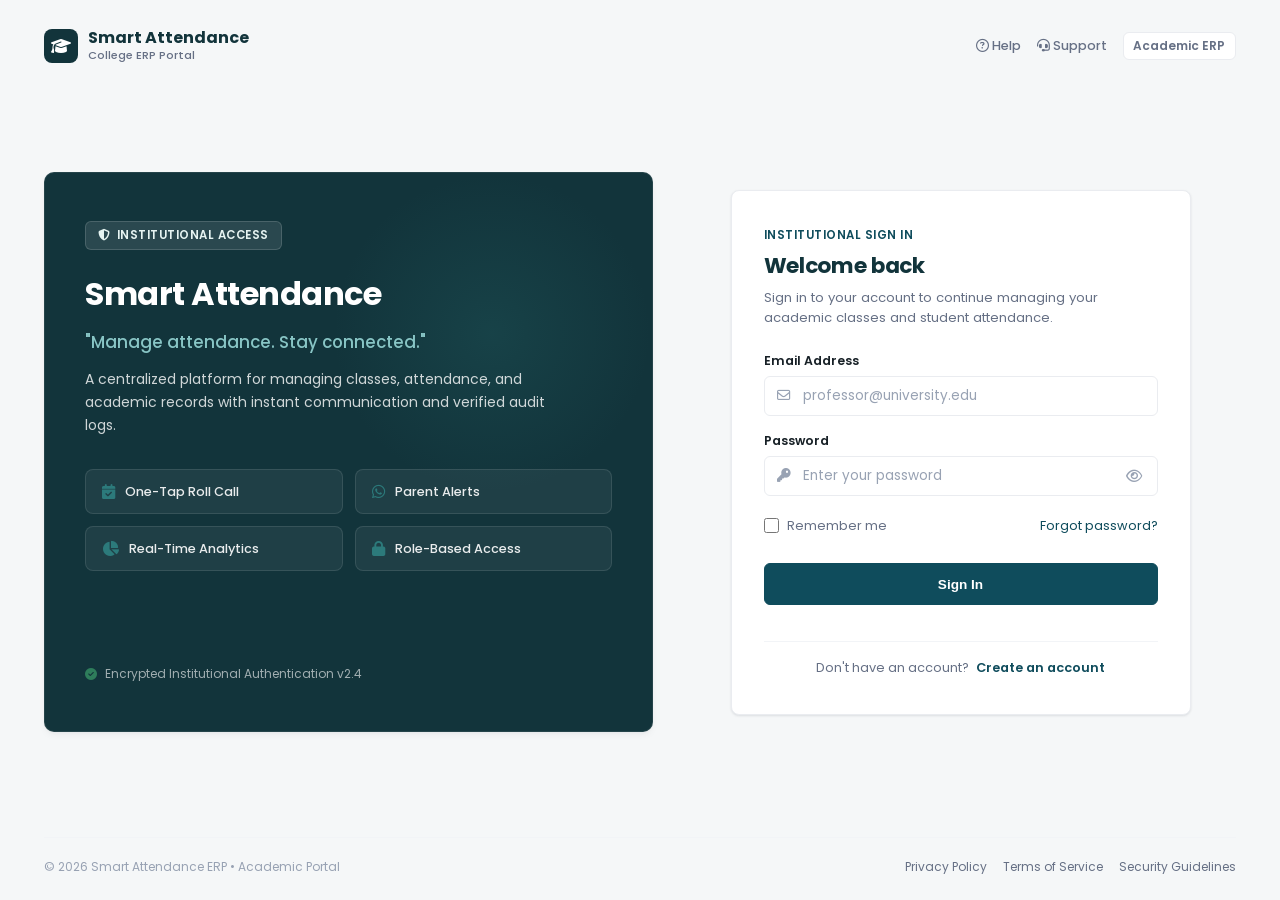
==== teacher-dashboard.html @ 2e55f7a7 "Data base is ready" ====
<!DOCTYPE html>
<html lang="en" data-bs-theme="light">
<head>
    <meta charset="UTF-8">
    <meta name="viewport" content="width=device-width, initial-scale=1.0">
    <title>Teacher Dashboard - Smart Attendance ERP</title>
    <!-- Meta Descriptions -->
    <meta name="description" content="Professional Teacher Dashboard for Smart Attendance ERP system. Manage classes, record student attendance, view schedules, and track attendance analytics.">
    <!-- Google Fonts Poppins -->
    <link rel="preconnect" href="https://fonts.googleapis.com">
    <link rel="preconnect" href="https://fonts.gstatic.com" crossorigin>
    <link href="https://fonts.googleapis.com/css2?family=Poppins:wght@300;400;500;600;700&display=swap" rel="stylesheet">
    <!-- Bootstrap 5 CSS -->
    <link href="https://cdn.jsdelivr.net/npm/bootstrap@5.3.3/dist/css/bootstrap.min.css" rel="stylesheet">
    <!-- Font Awesome 6.5.1 -->
    <link rel="stylesheet" href="https://cdnjs.cloudflare.com/ajax/libs/font-awesome/6.5.1/css/all.min.css">
    <!-- Custom Enterprise ERP CSS -->
    <link rel="stylesheet" href="teacher-dashboard.css">
    <!-- Central Authentication & Route Guard -->
    <script src="auth.js"></script>
    <script>
        if (window.AuthService && !window.AuthService.protectRoute()) {
            // Unauthenticated: immediately redirecting to login...
        }
    </script>
</head>
<body>

    <!-- Backdrop for Mobile Sidebar -->
    <div class="sidebar-backdrop" id="sidebarBackdrop"></div>

    <div class="app-container">

        <!-- --- Sidebar Navigation --- -->
        <aside class="sidebar" id="sidebarMenu">
            <div>
                <!-- Institutional ERP Logo -->
                <div class="sidebar-logo">
                    <div class="logo-icon">
                        <i class="fa-solid fa-graduation-cap"></i>
                    </div>
                    <div class="logo-meta">
                        <span class="logo-text">Smart Attendance </span>
                        <span class="logo-tagline">College ERP Portal</span>
                    </div>
                </div>

                <!-- Navigation List: Exactly 6 items -->
                <ul class="sidebar-menu">
                    <li class="menu-item active">
                        <a href="#" class="menu-item-link" onclick="simulateNav('Dashboard')">
                            <i class="fa-solid fa-house"></i>
                            <span>Dashboard</span>
                        </a>
                    </li>
                    <li class="menu-item">
                        <a href="#" class="menu-item-link" onclick="simulateNav('My Classes')">
                            <i class="fa-solid fa-chalkboard-user"></i>
                            <span>My Classes</span>
                        </a>
                    </li>
                    <li class="menu-item">
                        <a href="#" class="menu-item-link" onclick="simulateNav('Mark Attendance')">
                            <i class="fa-solid fa-calendar-check"></i>
                            <span>Mark Attendance</span>
                        </a>
                    </li>
                    <li class="menu-item">
                        <a href="#" class="menu-item-link" onclick="simulateNav('Attendance History')">
                            <i class="fa-solid fa-clock-rotate-left"></i>
                            <span>Attendance History</span>
                        </a>
                    </li>
                    <li class="menu-item">
                        <a href="#" class="menu-item-link" onclick="simulateNav('Reports')">
                            <i class="fa-solid fa-chart-column"></i>
                            <span>Reports</span>
                        </a>
                    </li>
                    <li class="menu-item">
                        <a href="#" class="menu-item-link" onclick="simulateNav('Settings')">
                            <i class="fa-solid fa-gear"></i>
                            <span>Settings</span>
                        </a>
                    </li>
                </ul>
            </div>

            <!-- Compact Sidebar Footer -->
            <div class="sidebar-footer">
                <span class="sidebar-footer-version">ERP v2.4</span>
                <span class="sidebar-footer-status">
                    <span class="status-dot-sm"></span> System Online
                </span>
            </div>
        </aside>

        <!-- --- Main Content Area --- -->
        <main class="main-wrapper">

            <!-- --- Top Navigation Header --- -->
            <header class="top-navbar">
                <div class="navbar-left">
                    <button class="menu-toggle-btn" id="menuToggle" aria-label="Toggle Sidebar">
                        <i class="fa-solid fa-bars"></i>
                    </button>
                    <h1 class="nav-title" id="pageTitle">Dashboard</h1>
                </div>

                <div class="navbar-center">
                    <div class="search-wrapper">
                        <input type="text" class="search-input" id="searchBar" placeholder="Search students, classes, reports...">
                        <i class="fa-solid fa-magnifying-glass search-icon"></i>
                    </div>
                </div>

                <div class="navbar-right">
                    <!-- Dark/Light Mode Theme Toggle -->
                    <button class="nav-btn" id="themeToggle" title="Toggle Dark/Light Mode" aria-label="Toggle Theme">
                        <i class="fa-solid fa-moon"></i>
                    </button>

                    <!-- Notifications Bell Dropdown -->
                    <div class="dropdown">
                        <button class="nav-btn dropdown-toggle no-arrow" type="button" id="notifDropdown" data-bs-toggle="dropdown" aria-expanded="false" aria-label="Notifications">
                            <i class="fa-regular fa-bell"></i>
                            <span class="notification-badge"></span>
                        </button>
                        <ul class="dropdown-menu dropdown-menu-end py-2" aria-labelledby="notifDropdown" style="width: 320px;">
                            <li class="px-3 py-2 border-bottom d-flex justify-content-between align-items-center">
                                <span class="fw-semibold">Notifications</span>
                                <span class="badge rounded-pill" style="background-color: var(--primary); color: #fff; font-size: 11px;">2 New</span>
                            </li>
                            <li>
                                <a class="dropdown-item py-2 border-bottom" href="#" onclick="simulateNav('Mark Attendance')">
                                    <div class="d-flex gap-2">
                                        <div class="mt-1" style="color: var(--pending);"><i class="fa-solid fa-circle-exclamation"></i></div>
                                        <div>
                                            <p class="mb-0 text-wrap" style="font-size: 12.5px;">Pending attendance for <strong>SY Computer A</strong> is due.</p>
                                            <span class="text-muted" style="font-size: 11px;">10 mins ago</span>
                                        </div>
                                    </div>
                                </a>
                            </li>
                            <li>
                                <a class="dropdown-item py-2 border-bottom" href="#" onclick="simulateNav('Reports')">
                                    <div class="d-flex gap-2">
                                        <div class="mt-1" style="color: var(--present);"><i class="fa-solid fa-circle-check"></i></div>
                                        <div>
                                            <p class="mb-0 text-wrap" style="font-size: 12.5px;">Parent notifications sent for <strong>Operating Systems</strong>.</p>
                                            <span class="text-muted" style="font-size: 11px;">1 hour ago</span>
                                        </div>
                                    </div>
                                </a>
                            </li>
                            <li class="text-center pt-2">
                                <a href="#" class="fw-medium" style="font-size: 12px; color: var(--primary);" onclick="triggerAction('All Notifications')">View All Notifications</a>
                            </li>
                        </ul>
                    </div>

                    <!-- Professor Profile Dropdown -->
                    <div class="dropdown">
                        <button class="profile-dropdown-btn dropdown-toggle no-arrow" type="button" id="profileDropdown" data-bs-toggle="dropdown" aria-expanded="false">
                            <img src="https://images.unsplash.com/photo-1544717305-2782549b5136?auto=format&fit=crop&q=80&w=120" alt="Prof. John Smith">
                            <span class="profile-dropdown-name d-none d-sm-inline">Prof. John Smith</span>
                            <i class="fa-solid fa-chevron-down ms-1" style="font-size: 0.7rem; color: var(--text-secondary);"></i>
                        </button>
                        <ul class="dropdown-menu dropdown-menu-end" aria-labelledby="profileDropdown">
                            <li class="px-3 py-2 border-bottom">
                                <div class="fw-semibold text-truncate" style="font-size: 13px;">Prof. John Smith</div>
                                <div class="text-muted" style="font-size: 11px;">Senior Lecturer &bull; Dept. of CS</div>
                            </li>
                            <li><a class="dropdown-item" href="#" onclick="simulateNav('My Classes')"><i class="fa-solid fa-chalkboard-user me-2"></i>My Classes</a></li>
                            <li><a class="dropdown-item" href="#" onclick="simulateNav('Settings')"><i class="fa-solid fa-sliders me-2"></i>Settings</a></li>
                            <li><hr class="dropdown-divider my-1"></li>
                            <li><a class="dropdown-item text-danger" href="#" onclick="simulateLogout()"><i class="fa-solid fa-right-from-bracket me-2"></i>Logout</a></li>
                        </ul>
                    </div>
                </div>
            </header>

            <!-- --- Content Body --- -->
            <div class="content-body">
                <div id="section-Dashboard" class="spa-section active">

                <!-- Compact Professional Welcome Bar -->
                <div class="welcome-bar">
                    <div>
                        <h2 class="welcome-greeting">Good morning, Prof. John</h2>
                        <p class="welcome-subtext">You have 2 classes remaining today and 2 attendance records pending.</p>
                    </div>
                    <div class="welcome-date-badge">
                        <i class="fa-regular fa-calendar"></i>
                        <span id="liveDate">Loading date...</span>
                        <span class="badge-separator">|</span>
                        <i class="fa-regular fa-clock"></i>
                        <span id="liveClock" class="live-clock-text">00:00:00 AM</span>
                    </div>
                </div>

                <!-- Section: 6 Compact Statistics Cards -->
                <div class="stat-card-grid">
                    
                    <!-- Stat 1: Today's Classes -->
                    <div class="stat-card clickable" onclick="simulateNav('My Classes')" title="Click to view My Classes">
                        <div class="stat-card-header">
                            <span class="stat-title">Today's Classes</span>
                            <div class="stat-icon"><i class="fa-solid fa-calendar-day"></i></div>
                        </div>
                        <div>
                            <div class="stat-number">4 Lectures</div>
                            <p class="stat-desc">2 Completed, 2 Remaining</p>
                        </div>
                    </div>

                    <!-- Stat 2: Students Assigned -->
                    <div class="stat-card">
                        <div class="stat-card-header">
                            <span class="stat-title">Students Assigned</span>
                            <div class="stat-icon"><i class="fa-solid fa-users"></i></div>
                        </div>
                        <div>
                            <div class="stat-number">124 Students</div>
                            <p class="stat-desc">Across 3 departments</p>
                        </div>
                    </div>

                    <!-- Stat 3: Attendance Submitted -->
                    <div class="stat-card clickable" onclick="simulateNav('Attendance History')" title="Click to view Attendance History">
                        <div class="stat-card-header">
                            <span class="stat-title">Attendance Submitted</span>
                            <div class="stat-icon"><i class="fa-solid fa-clipboard-check"></i></div>
                        </div>
                        <div>
                            <div class="stat-number">2 / 4 Classes</div>
                            <p class="stat-desc">50% daily submission</p>
                        </div>
                    </div>

                    <!-- Stat 4: Students Present -->
                    <div class="stat-card">
                        <div class="stat-card-header">
                            <span class="stat-title">Students Present</span>
                            <div class="stat-icon present-icon"><i class="fa-solid fa-user-check"></i></div>
                        </div>
                        <div>
                            <div class="stat-number" style="color: var(--present);">98 Present</div>
                            <p class="stat-desc">Average 79.03% attendance</p>
                        </div>
                    </div>

                    <!-- Stat 5: Students Absent -->
                    <div class="stat-card">
                        <div class="stat-card-header">
                            <span class="stat-title">Students Absent</span>
                            <div class="stat-icon absent-icon"><i class="fa-solid fa-user-xmark"></i></div>
                        </div>
                        <div>
                            <div class="stat-number" style="color: var(--absent);">26 Absent</div>
                            <p class="stat-desc">12 excused, 14 unexcused</p>
                        </div>
                    </div>

                    <!-- Stat 6: Pending Attendance -->
                    <div class="stat-card clickable" onclick="simulateNav('Mark Attendance')" title="Click to Mark Attendance">
                        <div class="stat-card-header">
                            <span class="stat-title">Pending Attendance</span>
                            <div class="stat-icon pending-icon"><i class="fa-solid fa-hourglass-half"></i></div>
                        </div>
                        <div>
                            <div class="stat-number" style="color: var(--pending);">2 Classes</div>
                            <p class="stat-desc">Due before 05:00 PM</p>
                        </div>
                    </div>

                </div>

                <!-- Main Layout Grid: Left Column (Major) + Right Column (Sidebar Widgets) -->
                <div class="row g-3">
                    
                    <!-- Left Section: Major Schedule Table & Core Operations -->
                    <div class="col-xl-8 col-lg-7">
                        
                        <!-- Today's Schedule Table (Major Section) -->
                        <div class="dashboard-card">
                            <div class="card-title">
                                <span><i class="fa-solid fa-calendar-week me-2"></i>Today's Schedule</span>
                                <span class="badge" style="background-color: var(--primary-light); color: var(--primary); font-size: 11px; font-weight: 600; padding: 0.35rem 0.65rem;">4 Sessions</span>
                            </div>
                            
                            <div class="table-responsive">
                                <table class="custom-table">
                                    <thead>
                                        <tr>
                                            <th>Time</th>
                                            <th>Subject</th>
                                            <th>Class</th>
                                            <th>Room</th>
                                            <th>Status</th>
                                            <th class="text-end">Action</th>
                                        </tr>
                                    </thead>
                                    <tbody>
                                        <tr>
                                            <td class="fw-semibold">09:00 AM</td>
                                            <td class="fw-medium">Data Structures</td>
                                            <td>SY Computer A</td>
                                            <td>Lab 5</td>
                                            <td><span class="status-badge status-present"><i class="fa-solid fa-circle-check"></i> Completed</span></td>
                                            <td class="text-end">
                                                <button class="btn-outline-custom" onclick="triggerAction('View Attendance - Data Structures')">
                                                    <i class="fa-regular fa-eye"></i> View
                                                </button>
                                            </td>
                                        </tr>
                                        <tr>
                                            <td class="fw-semibold">11:15 AM</td>
                                            <td class="fw-medium">Operating Systems</td>
                                            <td>TY IT B</td>
                                            <td>Room 302</td>
                                            <td><span class="status-badge status-present"><i class="fa-solid fa-circle-check"></i> Completed</span></td>
                                            <td class="text-end">
                                                <button class="btn-outline-custom" onclick="triggerAction('View Attendance - Operating Systems')">
                                                    <i class="fa-regular fa-eye"></i> View
                                                </button>
                                            </td>
                                        </tr>
                                        <tr>
                                            <td class="fw-semibold">02:00 PM</td>
                                            <td class="fw-medium">Software Engineering</td>
                                            <td>SY Computer A</td>
                                            <td>Room 204</td>
                                            <td><span class="status-badge status-inprogress"><i class="fa-solid fa-rotate"></i> Pending</span></td>
                                            <td class="text-end">
                                                <button class="btn-primary-custom" onclick="simulateNav('Mark Attendance')">
                                                    <i class="fa-solid fa-clipboard-user"></i> Mark
                                                </button>
                                            </td>
                                        </tr>
                                        <tr>
                                            <td class="fw-semibold">03:45 PM</td>
                                            <td class="fw-medium">Machine Learning</td>
                                            <td>Final Year CS</td>
                                            <td>Lab 2</td>
                                            <td><span class="status-badge status-upcoming"><i class="fa-regular fa-clock"></i> Upcoming</span></td>
                                            <td class="text-end">
                                                <button class="btn-outline-custom" onclick="triggerAction('Class Details - Machine Learning')">
                                                    <i class="fa-solid fa-arrow-right"></i> Details
                                                </button>
                                            </td>
                                        </tr>
                                    </tbody>
                                </table>
                            </div>
                        </div>

                        <!-- Section: Attendance Analytics (Enterprise Deep Navy/Teal Data Display) -->
                        <div class="dashboard-card">
                            <div class="card-title">
                                <span><i class="fa-solid fa-chart-line me-2"></i>Attendance Analytics</span>
                                <span class="text-muted" style="font-size: 12px; font-weight: 400;">Current Academic Term</span>
                            </div>

                            <div class="analytics-section-grid">
                                <!-- Widget 1: Weekly Attendance Trend -->
                                <div class="analytics-panel">
                                    <div class="analytics-panel-title">
                                        <span>Weekly Attendance Trend</span>
                                        <span class="badge" style="background-color: var(--primary-light); color: var(--primary); font-size: 10px;">Mon - Fri</span>
                                    </div>
                                    <div class="weekly-trend-chart">
                                        <div class="trend-column">
                                            <div class="trend-percent">82%</div>
                                            <div class="trend-bar-wrapper">
                                                <div class="trend-bar-fill" style="height: 82%;"></div>
                                            </div>
                                            <div class="trend-label">Mon</div>
                                        </div>
                                        <div class="trend-column">
                                            <div class="trend-percent">88%</div>
                                            <div class="trend-bar-wrapper">
                                                <div class="trend-bar-fill" style="height: 88%;"></div>
                                            </div>
                                            <div class="trend-label">Tue</div>
                                        </div>
                                        <div class="trend-column">
                                            <div class="trend-percent">79%</div>
                                            <div class="trend-bar-wrapper">
                                                <div class="trend-bar-fill active" style="height: 79%;"></div>
                                            </div>
                                            <div class="trend-label">Today</div>
                                        </div>
                                        <div class="trend-column">
                                            <div class="trend-percent">85%</div>
                                            <div class="trend-bar-wrapper">
                                                <div class="trend-bar-fill" style="height: 85%;"></div>
                                            </div>
                                            <div class="trend-label">Thu</div>
                                        </div>
                                        <div class="trend-column">
                                            <div class="trend-percent">91%</div>
                                            <div class="trend-bar-wrapper">
                                                <div class="trend-bar-fill" style="height: 91%;"></div>
                                            </div>
                                            <div class="trend-label">Fri</div>
                                        </div>
                                    </div>
                                </div>

                                <!-- Widget 2: Present vs Absent Distribution -->
                                <div class="analytics-panel">
                                    <div class="analytics-panel-title">
                                        <span>Present vs Absent</span>
                                        <span style="color: var(--present); font-size: 11px; font-weight: 600;">79.0% Avg</span>
                                    </div>
                                    <div class="ratio-bar-container">
                                        <div class="d-flex justify-content-between text-muted" style="font-size: 11px;">
                                            <span>98 Students</span>
                                            <span>26 Students</span>
                                        </div>
                                        <div class="stacked-ratio-bar">
                                            <div class="stacked-fill-present" style="width: 79%;"></div>
                                            <div class="stacked-fill-absent" style="width: 21%;"></div>
                                        </div>
                                        <div class="ratio-legend">
                                            <div class="ratio-legend-item">
                                                <span class="legend-dot present"></span>
                                                <span>Present (79%)</span>
                                            </div>
                                            <div class="ratio-legend-item">
                                                <span class="legend-dot absent"></span>
                                                <span>Absent (21%)</span>
                                            </div>
                                        </div>
                                    </div>
                                </div>

                                <!-- Widget 3: Class-wise Attendance -->
                                <div class="analytics-panel">
                                    <div class="analytics-panel-title">
                                        <span>Class-wise Attendance</span>
                                        <span style="font-size: 11px; color: var(--text-secondary);">3 Batches</span>
                                    </div>
                                    <div class="class-attendance-list">
                                        <div class="class-attendance-item">
                                            <div class="class-attendance-info">
                                                <span class="class-name">SY Computer A</span>
                                                <span class="class-rate">88.5%</span>
                                            </div>
                                            <div class="metric-progress-bar">
                                                <div class="metric-progress-fill present" style="width: 88.5%;"></div>
                                            </div>
                                        </div>
                                        <div class="class-attendance-item">
                                            <div class="class-attendance-info">
                                                <span class="class-name">TY IT B</span>
                                                <span class="class-rate" style="color: var(--pending);">74.2%</span>
                                            </div>
                                            <div class="metric-progress-bar">
                                                <div class="metric-progress-fill pending" style="width: 74.2%;"></div>
                                            </div>
                                        </div>
                                        <div class="class-attendance-item">
                                            <div class="class-attendance-info">
                                                <span class="class-name">Final Year CS</span>
                                                <span class="class-rate">81.0%</span>
                                            </div>
                                            <div class="metric-progress-bar">
                                                <div class="metric-progress-fill primary" style="width: 81.0%;"></div>
                                            </div>
                                        </div>
                                    </div>
                                </div>
                            </div>
                        </div>

                        <!-- Row: Recent Attendance & Requires Attention -->
                        <div class="row g-3">
                            
                            <!-- Recent Attendance Table (Live Filter Target) -->
                            <div class="col-md-7">
                                <div class="dashboard-card mb-0">
                                    <div class="card-title">
                                        <span><i class="fa-solid fa-clipboard-user me-2"></i>Recent Attendance (SY Computer A)</span>
                                    </div>
                                    
                                    <div class="table-responsive">
                                        <table class="custom-table" id="recentAttendanceTable">
                                            <thead>
                                                <tr>
                                                    <th>Roll</th>
                                                    <th>Student</th>
                                                    <th>Class</th>
                                                    <th>Status</th>
                                                    <th class="text-end">Action</th>
                                                </tr>
                                            </thead>
                                            <tbody>
                                                <tr>
                                                    <td class="fw-semibold">101</td>
                                                    <td class="fw-medium">Rahul Sharma</td>
                                                    <td>SY Computer A</td>
                                                    <td><span class="status-badge status-present">Present</span></td>
                                                    <td class="text-end"><button class="btn-outline-custom" onclick="viewStudentDetails('Rahul Sharma', '101')">Details</button></td>
                                                </tr>
                                                <tr>
                                                    <td class="fw-semibold">102</td>
                                                    <td class="fw-medium">Amit Patil</td>
                                                    <td>SY Computer A</td>
                                                    <td><span class="status-badge status-absent">Absent</span></td>
                                                    <td class="text-end"><button class="btn-outline-custom" onclick="viewStudentDetails('Amit Patil', '102')">Details</button></td>
                                                </tr>
                                                <tr>
                                                    <td class="fw-semibold">103</td>
                                                    <td class="fw-medium">Sneha Kulkarni</td>
                                                    <td>SY Computer A</td>
                                                    <td><span class="status-badge status-late">Late</span></td>
                                                    <td class="text-end"><button class="btn-outline-custom" onclick="viewStudentDetails('Sneha Kulkarni', '103')">Details</button></td>
                                                </tr>
                                                <tr>
                                                    <td class="fw-semibold">104</td>
                                                    <td class="fw-medium">Vikram Singh</td>
                                                    <td>SY Computer A</td>
                                                    <td><span class="status-badge status-present">Present</span></td>
                                                    <td class="text-end"><button class="btn-outline-custom" onclick="viewStudentDetails('Vikram Singh', '104')">Details</button></td>
                                                </tr>
                                                <tr>
                                                    <td class="fw-semibold">105</td>
                                                    <td class="fw-medium">Priya Joshi</td>
                                                    <td>SY Computer A</td>
                                                    <td><span class="status-badge status-leave">Leave</span></td>
                                                    <td class="text-end"><button class="btn-outline-custom" onclick="viewStudentDetails('Priya Joshi', '105')">Details</button></td>
                                                </tr>
                                            </tbody>
                                        </table>
                                    </div>
                                </div>
                            </div>

                            <!-- Students Requiring Attention -->
                            <div class="col-md-5">
                                <div class="dashboard-card mb-0">
                                    <div class="card-title">
                                        <span style="color: var(--absent);"><i class="fa-solid fa-triangle-exclamation me-2"></i>Requires Attention</span>
                                    </div>
                                    
                                    <div class="table-responsive">
                                        <table class="custom-table">
                                            <thead>
                                                <tr>
                                                    <th>Student</th>
                                                    <th>Priority</th>
                                                </tr>
                                            </thead>
                                            <tbody>
                                                <tr>
                                                    <td>
                                                        <div class="fw-medium">Rohan Mehta</div>
                                                        <div class="text-muted" style="font-size: 11px;">Attendance Below 75%</div>
                                                    </td>
                                                    <td><span class="status-badge priority-high">High</span></td>
                                                </tr>
                                                <tr>
                                                    <td>
                                                        <div class="fw-medium">Neha Shinde</div>
                                                        <div class="text-muted" style="font-size: 11px;">Absent 3 consecutive sessions</div>
                                                    </td>
                                                    <td><span class="status-badge priority-high">High</span></td>
                                                </tr>
                                                <tr>
                                                    <td>
                                                        <div class="fw-medium">Akash Verma</div>
                                                        <div class="text-muted" style="font-size: 11px;">Low monthly average</div>
                                                    </td>
                                                    <td><span class="status-badge priority-medium">Medium</span></td>
                                                </tr>
                                                <tr>
                                                    <td>
                                                        <div class="fw-medium">Pooja Nair</div>
                                                        <div class="text-muted" style="font-size: 11px;">Frequent late check-ins</div>
                                                    </td>
                                                    <td><span class="status-badge priority-low">Low</span></td>
                                                </tr>
                                            </tbody>
                                        </table>
                                    </div>
                                </div>
                            </div>

                        </div>

                    </div>

                    <!-- Right Section: Next Lecture, Attendance Summary & Quick Actions -->
                    <div class="col-xl-4 col-lg-5">
                        
                        <!-- Widget 1: NEXT LECTURE (Replaces old large clock) -->
                        <div class="dashboard-card next-lecture-card">
                            <div class="next-lecture-header">
                                <span class="next-lecture-label"><i class="fa-regular fa-bell me-1"></i> Next Lecture</span>
                                <span class="status-badge status-upcoming">Scheduled</span>
                            </div>
                            <div class="next-lecture-subject">Software Engineering</div>
                            <div class="next-lecture-details">
                                <span><i class="fa-regular fa-clock"></i> 02:00 PM – 03:00 PM</span>
                                <span><i class="fa-solid fa-chalkboard"></i> SY Computer A</span>
                                <span><i class="fa-solid fa-location-dot"></i> Room 204</span>
                            </div>
                            <div class="d-flex gap-2">
                                <button class="btn-primary-custom flex-grow-1" onclick="simulateNav('Mark Attendance')">
                                    <i class="fa-solid fa-clipboard-user me-1"></i> Mark Attendance
                                </button>
                                <button class="btn-outline-custom" onclick="simulateNav('My Classes')" title="Class details">
                                    View Class
                                </button>
                            </div>
                        </div>

                        <!-- Widget 2: Attendance Summary -->
                        <div class="dashboard-card">
                            <div class="card-title">
                                <span><i class="fa-solid fa-chart-pie me-2"></i>Attendance Summary</span>
                            </div>
                            <div class="summary-widget-list">
                                <div class="summary-metric-group">
                                    <div class="summary-metric-header">
                                        <span>Today's Attendance</span>
                                        <span class="summary-metric-value" style="color: var(--present);">79%</span>
                                    </div>
                                    <div class="metric-progress-bar">
                                        <div class="metric-progress-fill present" style="width: 79%;"></div>
                                    </div>
                                </div>
                                <div class="summary-metric-group">
                                    <div class="summary-metric-header">
                                        <span>This Week</span>
                                        <span class="summary-metric-value" style="color: var(--primary);">84%</span>
                                    </div>
                                    <div class="metric-progress-bar">
                                        <div class="metric-progress-fill primary" style="width: 84%;"></div>
                                    </div>
                                </div>
                                <div class="summary-metric-group">
                                    <div class="summary-metric-header">
                                        <span>Pending Verification</span>
                                        <span class="summary-metric-value" style="color: var(--pending);">2 Classes</span>
                                    </div>
                                    <div class="metric-progress-bar">
                                        <div class="metric-progress-fill pending" style="width: 50%;"></div>
                                    </div>
                                </div>
                            </div>
                        </div>

                        <!-- Widget 3: Quick Actions (4 Clean Enterprise Cards) -->
                        <div class="dashboard-card">
                            <div class="card-title">
                                <span><i class="fa-solid fa-bolt me-2"></i>Quick Actions</span>
                            </div>
                            <div class="quick-action-grid">
                                <!-- Action 1 -->
                                <div class="quick-action-card" onclick="simulateNav('Mark Attendance')">
                                    <div class="quick-action-icon"><i class="fa-solid fa-calendar-check"></i></div>
                                    <div class="quick-action-body">
                                        <h4 class="quick-action-title">Mark Attendance</h4>
                                        <p class="quick-action-desc">Record roll-call for active sessions</p>
                                    </div>
                                </div>
                                <!-- Action 2 -->
                                <div class="quick-action-card" onclick="simulateNav('My Classes')">
                                    <div class="quick-action-icon"><i class="fa-solid fa-chalkboard-user"></i></div>
                                    <div class="quick-action-body">
                                        <h4 class="quick-action-title">My Classes</h4>
                                        <p class="quick-action-desc">View assigned batches and subjects</p>
                                    </div>
                                </div>
                                <!-- Action 3 -->
                                <div class="quick-action-card" onclick="simulateNav('Attendance History')">
                                    <div class="quick-action-icon"><i class="fa-solid fa-clock-rotate-left"></i></div>
                                    <div class="quick-action-body">
                                        <h4 class="quick-action-title">Attendance History</h4>
                                        <p class="quick-action-desc">Review logs and past attendance</p>
                                    </div>
                                </div>
                                <!-- Action 4 -->
                                <div class="quick-action-card" onclick="simulateNav('Reports')">
                                    <div class="quick-action-icon"><i class="fa-solid fa-chart-column"></i></div>
                                    <div class="quick-action-body">
                                        <h4 class="quick-action-title">Reports</h4>
                                        <p class="quick-action-desc">Generate monthly summaries & exports</p>
                                    </div>
                                </div>
                            </div>
                        </div>

                        <!-- Widget 4: Parent Notification Status -->
                        <div class="dashboard-card mb-0">
                            <div class="card-title">
                                <span><i class="fa-brands fa-whatsapp me-2"></i>Parent Notification Status</span>
                            </div>
                            
                            <div class="notification-status-list">
                                <div class="notification-status-item">
                                    <div class="notification-left">
                                        <div class="notification-indicator success">
                                            <i class="fa-solid fa-check"></i>
                                        </div>
                                        <div class="notification-details">
                                            <span class="notification-student">Rahul Sharma</span>
                                            <span class="notification-meta">Operating Systems &bull; 10:05 AM</span>
                                        </div>
                                    </div>
                                    <span class="status-badge status-present">WhatsApp</span>
                                </div>

                                <div class="notification-status-item">
                                    <div class="notification-left">
                                        <div class="notification-indicator pending">
                                            <i class="fa-solid fa-exclamation"></i>
                                        </div>
                                        <div class="notification-details">
                                            <span class="notification-student">Amit Patil</span>
                                            <span class="notification-meta">Contact info missing</span>
                                        </div>
                                    </div>
                                    <span class="status-badge status-absent">Pending</span>
                                </div>

                                <div class="notification-status-item">
                                    <div class="notification-left">
                                        <div class="notification-indicator success">
                                            <i class="fa-solid fa-check"></i>
                                        </div>
                                        <div class="notification-details">
                                            <span class="notification-student">Sneha Kulkarni</span>
                                            <span class="notification-meta">Operating Systems &bull; 11:20 AM</span>
                                        </div>
                                    </div>
                                    <span class="status-badge status-present">SMS</span>
                                </div>
                            </div>
                        </div>

                    </div>

                </div>

            </div> <!-- End Dashboard Section -->

            <!-- --- Other SPA Sections --- -->
            <div id="section-MyClasses" class="spa-section">
                <div class="dashboard-card">
                    <div class="card-title">
                        <span><i class="fa-solid fa-chalkboard-user me-2"></i>My Classes</span>
                        <span class="badge" style="background-color: var(--primary-light); color: var(--primary); font-size: 11px;">Assigned Subjects</span>
                    </div>
                    <div class="table-responsive">
                        <table class="custom-table" id="myClassesTable">
                            <thead>
                                <tr>
                                    <th>Class Name</th>
                                    <th>Subject</th>
                                    <th>Semester</th>
                                    <th>Students</th>
                                </tr>
                            </thead>
                            <tbody>
                                <!-- Populated by JS -->
                            </tbody>
                        </table>
                    </div>
                </div>
            </div>

            <div id="section-MarkAttendance" class="spa-section">
                <div class="dashboard-card">
                    <div class="card-title">
                        <span><i class="fa-solid fa-calendar-check me-2"></i>Mark Attendance</span>
                    </div>
                    <div class="mb-3 d-flex gap-2 align-items-end flex-wrap">
                        <div>
                            <label class="form-label text-secondary fw-medium" style="font-size: 12.5px;">Select Date</label>
                            <input type="date" id="markAttDate" class="form-control form-control-sm" style="width: auto;">
                        </div>
                        <div>
                            <label class="form-label text-secondary fw-medium" style="font-size: 12.5px;">Select Lecture</label>
                            <select id="markAttLecture" class="form-select form-select-sm" style="width: 320px;">
                                <option value="">Loading lectures...</option>
                            </select>
                        </div>
                        <button class="btn-primary-custom" onclick="fetchStudentsForAttendance()" style="padding: 0.35rem 0.85rem; font-size: 13px;">
                            <i class="fa-solid fa-users me-1"></i> Load Students
                        </button>
                    </div>
                    
                    <div id="markAttStudentsContainer" style="display: none;">
                        <div class="d-flex justify-content-between align-items-center mb-2">
                            <span class="fw-semibold text-secondary" style="font-size: 13px;" id="markAttCountLabel">Student Roll Call</span>
                            <div class="d-flex gap-1 flex-wrap">
                                <button class="btn-outline-custom" onclick="markAll('present')"><i class="fa-solid fa-circle-check text-success me-1"></i> Mark All Present</button>
                                <button class="btn-outline-custom" onclick="markAll('absent')"><i class="fa-solid fa-circle-xmark text-danger me-1"></i> Mark All Absent</button>
                                <button class="btn-outline-custom" onclick="markAll('late')"><i class="fa-solid fa-clock text-warning me-1"></i> Mark All Late</button>
                            </div>
                        </div>
                        <div class="table-responsive">
                            <table class="custom-table" id="markAttendanceTable">
                                <thead>
                                    <tr>
                                        <th>Roll No</th>
                                        <th>Student Name</th>
                                        <th>Attendance Status</th>
                                    </tr>
                                </thead>
                                <tbody>
                                    <!-- Populated by JS -->
                                </tbody>
                            </table>
                        </div>
                        <div class="mt-3 text-end">
                            <button class="btn-primary-custom" onclick="submitAttendance()" style="padding: 0.5rem 1.25rem;">
                                <i class="fa-solid fa-paper-plane me-1"></i> Submit Attendance Record
                            </button>
                        </div>
                    </div>
                </div>
            </div>

            <!-- --- Attendance History SPA Section --- -->
            <div id="section-AttendanceHistory" class="spa-section">
                <!-- Filter Controls Header Card -->
                <div class="dashboard-card mb-3">
                    <div class="card-title mb-3">
                        <span><i class="fa-solid fa-clock-rotate-left me-2"></i>Attendance History Logs</span>
                        <span class="badge" style="background-color: var(--primary-light); color: var(--primary); font-size: 11px; font-weight: 600;">Date & Lecture Filter</span>
                    </div>
                    
                    <div class="row g-2 align-items-end">
                        <div class="col-md-3 col-sm-6">
                            <label class="form-label text-secondary fw-medium" style="font-size: 12px; margin-bottom: 4px;">
                                <i class="fa-regular fa-calendar me-1"></i>Select Date
                            </label>
                            <input type="date" id="historyDateInput" class="form-control form-control-sm">
                        </div>

                        <div class="col-md-4 col-sm-6">
                            <label class="form-label text-secondary fw-medium" style="font-size: 12px; margin-bottom: 4px;">
                                <i class="fa-solid fa-chalkboard-user me-1"></i>Select Lecture / Subject
                            </label>
                            <select id="historyLectureSelect" class="form-select form-select-sm">
                                <option value="ALL">All Lectures</option>
                                <option value="DS">Data Structures - SY Computer A</option>
                                <option value="SE">Software Engineering - SY Computer A</option>
                                <option value="OS">Operating Systems - TY IT B</option>
                                <option value="ML">Machine Learning - Final Year CS</option>
                            </select>
                        </div>

                        <div class="col-md-3 col-sm-6">
                            <label class="form-label text-secondary fw-medium" style="font-size: 12px; margin-bottom: 4px;">
                                <i class="fa-solid fa-filter me-1"></i>Status Filter
                            </label>
                            <select id="historyStatusSelect" class="form-select form-select-sm">
                                <option value="ALL">All Statuses (Present & Absent)</option>
                                <option value="present">Present Only</option>
                                <option value="absent">Absent Only</option>
                                <option value="late">Late Only</option>
                            </select>
                        </div>

                        <div class="col-md-2 col-sm-6 text-end">
                            <button class="btn-primary-custom w-100" onclick="filterAttendanceHistory()" style="height: 31px; font-size: 12px;">
                                <i class="fa-solid fa-magnifying-glass me-1"></i> View History
                            </button>
                        </div>
                    </div>
                </div>

                <!-- Live Summary Statistics Bar for Selected Lecture -->
                <div class="row g-3 mb-3" id="historySummaryRow">
                    <div class="col-md-3 col-6">
                        <div class="p-2 rounded border bg-card text-center" style="border-color: var(--border-color) !important;">
                            <span class="d-block text-secondary" style="font-size: 10.5px; font-weight: 600; text-transform: uppercase;">Total Logs</span>
                            <span class="fw-bold fs-6 text-primary" id="historyTotalCount">0</span>
                        </div>
                    </div>
                    <div class="col-md-3 col-6">
                        <div class="p-2 rounded border bg-card text-center" style="border-color: var(--border-color) !important;">
                            <span class="d-block text-success" style="font-size: 10.5px; font-weight: 600; text-transform: uppercase;">Present</span>
                            <span class="fw-bold fs-6 text-success" id="historyPresentCount">0</span>
                        </div>
                    </div>
                    <div class="col-md-3 col-6">
                        <div class="p-2 rounded border bg-card text-center" style="border-color: var(--border-color) !important;">
                            <span class="d-block text-danger" style="font-size: 10.5px; font-weight: 600; text-transform: uppercase;">Absent</span>
                            <span class="fw-bold fs-6 text-danger" id="historyAbsentCount">0</span>
                        </div>
                    </div>
                    <div class="col-md-3 col-6">
                        <div class="p-2 rounded border bg-card text-center" style="border-color: var(--border-color) !important;">
                            <span class="d-block text-muted" style="font-size: 10.5px; font-weight: 600; text-transform: uppercase;">Attendance Rate</span>
                            <span class="fw-bold fs-6 text-primary" id="historyRate">0%</span>
                        </div>
                    </div>
                </div>

                <!-- Table Card -->
                <div class="dashboard-card">
                    <div class="table-responsive">
                        <table class="custom-table" id="attendanceHistoryTableData">
                            <thead>
                                <tr>
                                    <th>Date</th>
                                    <th>Class</th>
                                    <th>Subject</th>
                                    <th>Student Name</th>
                                    <th>Status</th>
                                </tr>
                            </thead>
                            <tbody>
                                <!-- Populated dynamically by JS -->
                            </tbody>
                        </table>
                    </div>
                </div>
            </div>

            <div id="section-Reports" class="spa-section">
                <div class="dashboard-card">
                    <div class="card-title">
                        <span><i class="fa-solid fa-chart-column me-2"></i>Attendance Analytics & Reports</span>
                    </div>
                    <p class="text-muted mb-0">Generate monthly and semester attendance report summaries for export (PDF / Excel).</p>
                </div>
            </div>
            
            <div id="section-Settings" class="spa-section">
                <div class="dashboard-card">
                    <div class="card-title">
                        <span><i class="fa-solid fa-gear me-2"></i>Portal Settings</span>
                    </div>
                    <p class="text-muted mb-0">Manage notification preferences, automatic parent WhatsApp alert thresholds, and academic term parameters.</p>
                </div>
            </div>

        </div> <!-- End content-body -->

            <!-- --- Footer --- -->
            <footer class="footer">
                <div class="footer-left">
                    <i class="fa-solid fa-building-columns"></i>
                    <span>Smart Attendance ERP &bull; Teacher Academic Portal</span>
                </div>
                <div class="footer-right">
                    <span>Academic Year 2026&ndash;2027 &bull; v2.4</span>
                </div>
            </footer>

        </main>
    </div>

    <!-- Student Detail Modal -->
    <div class="modal fade" id="studentDetailModal" tabindex="-1" aria-labelledby="studentDetailModalLabel" aria-hidden="true">
        <div class="modal-dialog modal-dialog-centered">
            <div class="modal-content">
                <div class="modal-header">
                    <h5 class="modal-title fw-semibold" id="studentDetailModalLabel" style="font-size: 1rem;">Student Academic Profile</h5>
                    <button type="button" class="btn-close" data-bs-dismiss="modal" aria-label="Close"></button>
                </div>
                <div class="modal-body p-3">
                    <div class="text-center mb-3">
                        <img src="https://images.unsplash.com/photo-1539571696357-5a69c17a67c6?auto=format&fit=crop&q=80&w=120" id="modalStudentImg" alt="Student Profile" class="rounded-circle mb-2" style="width: 72px; height: 72px; object-fit: cover; border: 2px solid var(--primary);">
                        <h4 class="fw-semibold mb-1" id="modalStudentName" style="font-size: 1.15rem; color: var(--text-primary);">Rahul Sharma</h4>
                        <p class="text-muted mb-0" id="modalStudentRoll" style="font-size: 12px;">Roll No: 101 | SY Computer A</p>
                    </div>
                    <div class="p-3 mb-2 rounded" style="background-color: var(--bg-hover); border: 1px solid var(--border-color);">
                        <div class="row g-3">
                            <div class="col-6">
                                <span class="text-muted d-block" style="font-size: 10.5px; text-transform: uppercase; font-weight: 600;">Total Attendance</span>
                                <span class="fw-bold text-success" id="modalStudentAttendance" style="font-size: 1.1rem;">88.5%</span>
                            </div>
                            <div class="col-6">
                                <span class="text-muted d-block" style="font-size: 10.5px; text-transform: uppercase; font-weight: 600;">Total Lectures</span>
                                <span class="fw-bold" style="font-size: 1.1rem; color: var(--text-primary);">52 / 60</span>
                            </div>
                            <div class="col-6">
                                <span class="text-muted d-block" style="font-size: 10.5px; text-transform: uppercase; font-weight: 600;">Parent Name</span>
                                <span class="fw-medium text-truncate d-block" style="font-size: 13px;">Mr. R. Sharma</span>
                            </div>
                            <div class="col-6">
                                <span class="text-muted d-block" style="font-size: 10.5px; text-transform: uppercase; font-weight: 600;">Parent Contact</span>
                                <span class="fw-medium text-truncate d-block" style="font-size: 13px; color: var(--primary);"><i class="fa-solid fa-phone me-1"></i> +91 98765 43210</span>
                            </div>
                        </div>
                    </div>
                </div>
                <div class="modal-footer">
                    <button type="button" class="btn btn-outline-secondary" data-bs-dismiss="modal" style="font-size: 0.8rem; padding: 0.4rem 0.85rem;">Close</button>
                    <button type="button" class="btn-primary-custom" onclick="simulateContactParent()">
                        <i class="fa-brands fa-whatsapp me-1"></i> Contact Parent
                    </button>
                </div>
            </div>
        </div>
    </div>

    <!-- Bootstrap 5 JS Bundle with Popper -->
    <script src="https://cdn.jsdelivr.net/npm/bootstrap@5.3.3/dist/js/bootstrap.bundle.min.js"></script>
    <!-- Custom JavaScript -->
    <script src="teacher-dashboard.js"></script>
</body>
</html>
---- teacher-dashboard.css ----
/* ==========================================================================
   Smart Attendance ERP - Enterprise Teacher Dashboard Stylesheet
   Theme: Real-World College ERP (Deep Navy, Muted Teal, White Surfaces)
   ========================================================================== */

@import url('https://fonts.googleapis.com/css2?family=Poppins:wght@300;400;500;600;700&display=swap');

/* --- Theme Tokens & Palette --- */
:root {
    /* Brand & Accent Palette */
    --primary-dark: #12343B;
    --primary: #0F4C5C;
    --primary-hover: #0a3642;
    --primary-light: rgba(15, 76, 92, 0.08);
    --primary-focus: rgba(15, 76, 92, 0.18);
    --accent-teal: #2C7A7B;
    --accent-light: rgba(44, 122, 123, 0.1);

    /* Neutral Surfaces */
    --bg-app: #F5F7F8;
    --bg-sidebar: #FFFFFF;
    --bg-card: #FFFFFF;
    --bg-hover: #F8FAFC;
    --border-color: #EAECF0;
    --border-subtle: #F2F4F7;
    --input-bg: #F8FAFC;

    /* Typography */
    --text-primary: #172026;
    --text-secondary: #667085;
    --text-muted: #98A2B3;

    /* Status Colors */
    --present: #2E7D5B;
    --present-light: rgba(46, 125, 91, 0.1);
    --absent: #C94C4C;
    --absent-light: rgba(201, 76, 76, 0.1);
    --pending: #D9902F;
    --pending-light: rgba(217, 144, 47, 0.12);
    --upcoming: #3B6EA5;
    --upcoming-light: rgba(59, 110, 165, 0.12);

    /* Status Aliases */
    --success: var(--present);
    --success-light: var(--present-light);
    --danger: var(--absent);
    --danger-light: var(--absent-light);
    --warning: var(--pending);
    --warning-light: var(--pending-light);
    --info: var(--upcoming);
    --info-light: var(--upcoming-light);

    /* Dimensions & Radii */
    --sidebar-width: 250px;
    --navbar-height: 62px;
    --radius-sm: 6px;
    --radius-md: 8px;
    --radius-lg: 10px;

    /* Enterprise Shadows */
    --shadow-xs: 0 1px 2px rgba(16, 24, 40, 0.05);
    --shadow-sm: 0 1px 3px rgba(16, 24, 40, 0.07), 0 1px 2px rgba(16, 24, 40, 0.04);
    --shadow-md: 0 4px 8px -2px rgba(16, 24, 40, 0.06), 0 2px 4px -2px rgba(16, 24, 40, 0.04);
    --shadow-lg: 0 12px 16px -4px rgba(16, 24, 40, 0.08), 0 4px 6px -2px rgba(16, 24, 40, 0.03);
    --card-border: 1px solid var(--border-color);
}

/* --- Dark Theme Mapping (Navy/Teal Dark Mode, No Purples) --- */
[data-bs-theme="dark"] {
    --primary-dark: #EDF2F4;
    --primary: #2C7A7B;
    --primary-hover: #389596;
    --primary-light: rgba(44, 122, 123, 0.18);
    --primary-focus: rgba(44, 122, 123, 0.3);
    --accent-teal: #4EA3A5;
    --accent-light: rgba(78, 163, 165, 0.15);

    --bg-app: #0A1619;
    --bg-sidebar: #0E1F24;
    --bg-card: #12262C;
    --bg-hover: #162E35;
    --border-color: #1C3840;
    --border-subtle: #173037;
    --input-bg: #0D1C20;

    --text-primary: #F0F4F6;
    --text-secondary: #94A3B8;
    --text-muted: #64748B;

    --present-light: rgba(46, 125, 91, 0.22);
    --absent-light: rgba(201, 76, 76, 0.22);
    --pending-light: rgba(217, 144, 47, 0.22);
    --upcoming-light: rgba(59, 110, 165, 0.22);

    --shadow-xs: 0 1px 2px rgba(0, 0, 0, 0.3);
    --shadow-sm: 0 1px 3px rgba(0, 0, 0, 0.4);
    --shadow-md: 0 4px 8px rgba(0, 0, 0, 0.45);
    --shadow-lg: 0 12px 20px rgba(0, 0, 0, 0.55);
}

/* --- Global Reset & Base Typography --- */
* {
    margin: 0;
    padding: 0;
    box-sizing: border-box;
}

body {
    font-family: 'Poppins', -apple-system, BlinkMacSystemFont, "Segoe UI", Roboto, sans-serif;
    background-color: var(--bg-app);
    color: var(--text-primary);
    min-height: 100vh;
    overflow-x: hidden;
    font-size: 0.875rem;
    line-height: 1.5;
    transition: background-color 0.25s ease, color 0.25s ease;
}

/* Slim Professional Scrollbar */
::-webkit-scrollbar {
    width: 6px;
    height: 6px;
}
::-webkit-scrollbar-track {
    background: transparent;
}
::-webkit-scrollbar-thumb {
    background: var(--border-color);
    border-radius: 4px;
}
::-webkit-scrollbar-thumb:hover {
    background: var(--text-muted);
}

a {
    text-decoration: none;
    color: inherit;
    transition: color 0.2s ease, background-color 0.2s ease;
}

/* --- Layout Structure --- */
.app-container {
    display: flex;
    min-height: 100vh;
    position: relative;
}

/* --- Sidebar --- */
.sidebar {
    width: var(--sidebar-width);
    background-color: var(--bg-sidebar);
    border-right: var(--card-border);
    min-height: 100vh;
    position: fixed;
    top: 0;
    left: 0;
    z-index: 1040;
    padding: 1.25rem 1rem;
    display: flex;
    flex-direction: column;
    justify-content: space-between;
    transition: transform 0.25s cubic-bezier(0.4, 0, 0.2, 1), background-color 0.25s ease, border-color 0.25s ease;
    overflow-x: hidden;
}

/* Sidebar Logo */
.sidebar-logo {
    display: flex;
    align-items: center;
    gap: 0.75rem;
    padding: 0.35rem 0.5rem 1.25rem 0.5rem;
    border-bottom: 1px solid var(--border-subtle);
    margin-bottom: 1.25rem;
}

.logo-icon {
    width: 36px;
    height: 36px;
    background-color: var(--primary-dark);
    border-radius: var(--radius-md);
    display: flex;
    align-items: center;
    justify-content: center;
    color: #FFFFFF;
    font-size: 1.1rem;
    flex-shrink: 0;
}

[data-bs-theme="dark"] .logo-icon {
    background-color: var(--primary);
    color: #FFFFFF;
}

.logo-meta {
    display: flex;
    flex-direction: column;
}

.logo-text {
    font-weight: 700;
    font-size: 0.95rem;
    color: var(--primary-dark);
    letter-spacing: -0.2px;
    line-height: 1.2;
}

[data-bs-theme="dark"] .logo-text {
    color: var(--text-primary);
}

.logo-tagline {
    font-size: 0.7rem;
    color: var(--text-secondary);
    font-weight: 500;
}

/* Sidebar Navigation Menu */
.sidebar-menu {
    list-style: none;
    padding: 0;
    margin: 0;
    display: flex;
    flex-direction: column;
    gap: 0.25rem;
}

.menu-item {
    margin: 0;
}

.menu-item-link {
    display: flex;
    align-items: center;
    gap: 0.75rem;
    padding: 0.65rem 0.85rem;
    border-radius: var(--radius-md);
    font-weight: 500;
    font-size: 0.85rem;
    color: var(--text-secondary);
    border-left: 3px solid transparent;
    transition: all 0.2s ease;
}

.menu-item-link i {
    font-size: 1rem;
    width: 20px;
    text-align: center;
    color: var(--text-secondary);
    transition: color 0.2s ease;
}

.menu-item-link:hover {
    color: var(--primary);
    background-color: var(--primary-light);
}

.menu-item-link:hover i {
    color: var(--primary);
}

/* Active Menu Item */
.menu-item.active .menu-item-link {
    background-color: var(--primary-light);
    color: var(--primary);
    font-weight: 600;
    border-left-color: var(--primary);
}

.menu-item.active .menu-item-link i {
    color: var(--primary);
}

/* Clean Compact Sidebar Footer */
.sidebar-footer {
    padding: 0.75rem 0.5rem 0.25rem;
    border-top: 1px solid var(--border-subtle);
    display: flex;
    align-items: center;
    justify-content: space-between;
    font-size: 0.725rem;
    color: var(--text-muted);
}

.sidebar-footer-version {
    font-weight: 500;
}

.sidebar-footer-status {
    display: flex;
    align-items: center;
    gap: 0.35rem;
    color: var(--present);
}

.status-dot-sm {
    width: 6px;
    height: 6px;
    border-radius: 50%;
    background-color: var(--present);
    display: inline-block;
}

/* --- Main Content Wrapper --- */
.main-wrapper {
    margin-left: var(--sidebar-width);
    width: calc(100% - var(--sidebar-width));
    display: flex;
    flex-direction: column;
    min-height: 100vh;
    transition: margin-left 0.25s ease, width 0.25s ease;
}

/* --- Top Navigation Header --- */
.top-navbar {
    height: var(--navbar-height);
    background-color: var(--bg-card);
    border-bottom: var(--card-border);
    padding: 0 1.75rem;
    display: flex;
    align-items: center;
    justify-content: space-between;
    position: sticky;
    top: 0;
    z-index: 1030;
    transition: background-color 0.25s ease, border-color 0.25s ease;
}

.navbar-left {
    display: flex;
    align-items: center;
    gap: 0.85rem;
}

.menu-toggle-btn {
    display: none;
    background: none;
    border: none;
    color: var(--text-primary);
    font-size: 1.15rem;
    padding: 0.4rem;
    cursor: pointer;
    border-radius: var(--radius-sm);
}

.menu-toggle-btn:hover {
    background-color: var(--bg-hover);
}

.nav-title {
    font-weight: 600;
    font-size: 1.15rem;
    color: var(--primary-dark);
    margin: 0;
    letter-spacing: -0.2px;
}

[data-bs-theme="dark"] .nav-title {
    color: var(--text-primary);
}

.navbar-center {
    flex: 0 1 380px;
    margin: 0 1.5rem;
}

.search-wrapper {
    position: relative;
    width: 100%;
}

.search-input {
    width: 100%;
    height: 36px;
    padding: 0 1rem 0 2.25rem;
    background-color: var(--input-bg);
    border: 1px solid var(--border-color);
    border-radius: var(--radius-md);
    color: var(--text-primary);
    font-size: 0.825rem;
    font-family: inherit;
    outline: none;
    transition: border-color 0.2s ease, background-color 0.2s ease, box-shadow 0.2s ease;
}

.search-input::placeholder {
    color: var(--text-muted);
}

.search-input:focus {
    background-color: var(--bg-card);
    border-color: var(--primary);
    box-shadow: 0 0 0 3px var(--primary-focus);
}

.search-icon {
    position: absolute;
    left: 0.85rem;
    top: 50%;
    transform: translateY(-50%);
    color: var(--text-muted);
    font-size: 0.85rem;
    pointer-events: none;
}

.navbar-right {
    display: flex;
    align-items: center;
    gap: 0.65rem;
}

/* Nav Action Buttons */
.nav-btn {
    width: 36px;
    height: 36px;
    border-radius: var(--radius-md);
    background-color: transparent;
    border: 1px solid var(--border-color);
    display: flex;
    align-items: center;
    justify-content: center;
    color: var(--text-secondary);
    font-size: 0.95rem;
    cursor: pointer;
    position: relative;
    transition: all 0.2s ease;
}

.nav-btn:hover {
    background-color: var(--bg-hover);
    color: var(--primary-dark);
    border-color: var(--text-muted);
}

.notification-badge {
    position: absolute;
    top: 6px;
    right: 6px;
    width: 7px;
    height: 7px;
    border-radius: 50%;
    background-color: var(--absent);
}

/* Profile Dropdown Trigger */
.profile-dropdown-btn {
    display: flex;
    align-items: center;
    gap: 0.6rem;
    padding: 0.25rem 0.65rem 0.25rem 0.35rem;
    background-color: transparent;
    border: 1px solid var(--border-color);
    border-radius: var(--radius-md);
    cursor: pointer;
    transition: all 0.2s ease;
}

.profile-dropdown-btn:hover {
    background-color: var(--bg-hover);
    border-color: var(--text-muted);
}

.profile-dropdown-btn img {
    width: 28px;
    height: 28px;
    border-radius: 50%;
    object-fit: cover;
}

.profile-dropdown-name {
    font-size: 0.825rem;
    font-weight: 500;
    color: var(--text-primary);
}

/* Enterprise Dropdown Menu */
.dropdown-menu {
    border: var(--card-border);
    background-color: var(--bg-card);
    box-shadow: var(--shadow-lg);
    border-radius: var(--radius-md);
    padding: 0.4rem;
    font-size: 0.825rem;
}

.dropdown-item {
    border-radius: var(--radius-sm);
    padding: 0.5rem 0.75rem;
    font-size: 0.825rem;
    color: var(--text-primary);
    font-weight: 500;
    display: flex;
    align-items: center;
}

.dropdown-item:hover {
    background-color: var(--primary-light);
    color: var(--primary);
}

.dropdown-toggle::after {
    display: none !important;
}

/* --- Content Body Area --- */
.content-body {
    padding: 1.5rem 1.75rem;
    flex: 1;
}

/* --- SPA Sections --- */
.spa-section {
    display: none;
    width: 100%;
}

.spa-section.active {
    display: block;
    animation: fadeInSection 0.25s ease-in-out;
}

@keyframes fadeInSection {
    from {
        opacity: 0;
        transform: translateY(6px);
    }
    to {
        opacity: 1;
        transform: translateY(0);
    }
}

/* --- Dashboard Cards (Enterprise Baseline) --- */
.dashboard-card {
    background-color: var(--bg-card);
    border-radius: var(--radius-md);
    border: var(--card-border);
    box-shadow: var(--shadow-xs);
    padding: 1.25rem;
    margin-bottom: 1.25rem;
    transition: border-color 0.2s ease, box-shadow 0.2s ease;
}

.card-title {
    font-size: 0.95rem;
    font-weight: 600;
    color: var(--primary-dark);
    margin-bottom: 1rem;
    display: flex;
    align-items: center;
    justify-content: space-between;
}

[data-bs-theme="dark"] .card-title {
    color: var(--text-primary);
}

.card-title i {
    color: var(--primary);
}

/* --- Section: Compact Welcome Bar --- */
.welcome-bar {
    background-color: var(--bg-card);
    border: var(--card-border);
    border-radius: var(--radius-md);
    padding: 1rem 1.25rem;
    margin-bottom: 1.25rem;
    display: flex;
    align-items: center;
    justify-content: space-between;
    flex-wrap: wrap;
    gap: 1rem;
    box-shadow: var(--shadow-xs);
}

.welcome-greeting {
    font-size: 1.2rem;
    font-weight: 600;
    color: var(--primary-dark);
    margin-bottom: 0.15rem;
    letter-spacing: -0.2px;
}

[data-bs-theme="dark"] .welcome-greeting {
    color: var(--text-primary);
}

.welcome-subtext {
    font-size: 0.825rem;
    color: var(--text-secondary);
    margin: 0;
}

.welcome-date-badge {
    display: inline-flex;
    align-items: center;
    gap: 0.5rem;
    padding: 0.45rem 0.85rem;
    background-color: var(--bg-app);
    border: 1px solid var(--border-color);
    border-radius: var(--radius-sm);
    font-size: 0.8rem;
    color: var(--text-secondary);
    font-weight: 500;
}

.welcome-date-badge i {
    color: var(--primary);
    font-size: 0.85rem;
}

.badge-separator {
    color: var(--border-color);
    margin: 0 0.15rem;
}

.live-clock-text {
    font-family: ui-monospace, SFMono-Regular, Menlo, Monaco, Consolas, monospace;
    font-weight: 600;
    color: var(--text-primary);
}

/* --- Section: Statistics Grid (6 Compact Cards) --- */
.stat-card-grid {
    display: grid;
    grid-template-columns: repeat(6, 1fr);
    gap: 1rem;
    margin-bottom: 1.25rem;
}

.stat-card {
    background-color: var(--bg-card);
    border: var(--card-border);
    border-radius: var(--radius-md);
    padding: 1rem;
    box-shadow: var(--shadow-xs);
    display: flex;
    flex-direction: column;
    justify-content: space-between;
    min-height: 110px;
    position: relative;
    transition: all 0.2s ease;
}

.stat-card.clickable {
    cursor: pointer;
}

.stat-card.clickable:hover {
    border-color: var(--primary);
    box-shadow: var(--shadow-sm);
    transform: translateY(-2px);
}

.stat-card-header {
    display: flex;
    justify-content: space-between;
    align-items: flex-start;
    margin-bottom: 0.5rem;
}

.stat-title {
    font-size: 0.725rem;
    font-weight: 600;
    color: var(--text-secondary);
    text-transform: uppercase;
    letter-spacing: 0.3px;
    line-height: 1.3;
}

.stat-icon {
    width: 28px;
    height: 28px;
    border-radius: var(--radius-sm);
    background-color: var(--primary-light);
    color: var(--primary);
    display: flex;
    align-items: center;
    justify-content: center;
    font-size: 0.85rem;
    flex-shrink: 0;
}

/* Specific Stat Icon Highlights */
.stat-icon.present-icon { background-color: var(--present-light); color: var(--present); }
.stat-icon.absent-icon { background-color: var(--absent-light); color: var(--absent); }
.stat-icon.pending-icon { background-color: var(--pending-light); color: var(--pending); }

.stat-number {
    font-size: 1.35rem;
    font-weight: 700;
    color: var(--text-primary);
    line-height: 1.2;
    margin-bottom: 0.25rem;
}

.stat-desc {
    font-size: 0.725rem;
    color: var(--text-secondary);
    margin: 0;
    white-space: nowrap;
    overflow: hidden;
    text-overflow: ellipsis;
}

/* --- Data Tables --- */
.table-responsive {
    border: 1px solid var(--border-color);
    border-radius: var(--radius-md);
    overflow: hidden;
}

.custom-table {
    width: 100%;
    margin-bottom: 0;
    vertical-align: middle;
    border-collapse: separate;
    border-spacing: 0;
}

.custom-table th {
    background-color: var(--bg-hover);
    color: var(--text-secondary);
    font-weight: 600;
    font-size: 0.75rem;
    text-transform: uppercase;
    letter-spacing: 0.4px;
    padding: 0.75rem 1rem;
    border-bottom: 1px solid var(--border-color);
    white-space: nowrap;
}

.custom-table td {
    padding: 0.75rem 1rem;
    font-size: 0.825rem;
    color: var(--text-primary);
    border-bottom: 1px solid var(--border-color);
    transition: background-color 0.15s ease;
}

.custom-table tbody tr:last-child td {
    border-bottom: none;
}

.custom-table tbody tr:hover td {
    background-color: var(--bg-hover);
}

/* --- Status Badges --- */
.status-badge {
    display: inline-flex;
    align-items: center;
    gap: 0.35rem;
    padding: 0.2rem 0.6rem;
    border-radius: 4px;
    font-size: 0.725rem;
    font-weight: 600;
    line-height: 1.3;
}

.status-present {
    background-color: var(--present-light);
    color: var(--present);
}

.status-absent {
    background-color: var(--absent-light);
    color: var(--absent);
}

.status-inprogress,
.status-pending {
    background-color: var(--pending-light);
    color: var(--pending);
}

.status-upcoming {
    background-color: var(--upcoming-light);
    color: var(--upcoming);
}

.status-late {
    background-color: var(--pending-light);
    color: var(--pending);
}

.status-leave {
    background-color: var(--primary-light);
    color: var(--primary);
}

.priority-high {
    background-color: var(--absent-light);
    color: var(--absent);
    font-weight: 600;
}

.priority-medium {
    background-color: var(--pending-light);
    color: var(--pending);
    font-weight: 600;
}

.priority-low {
    background-color: var(--upcoming-light);
    color: var(--upcoming);
    font-weight: 600;
}

/* --- Button Styling --- */
.btn-primary-custom {
    background-color: var(--primary);
    color: #FFFFFF;
    border: 1px solid var(--primary);
    border-radius: var(--radius-sm);
    padding: 0.4rem 0.85rem;
    font-size: 0.775rem;
    font-weight: 500;
    transition: all 0.2s ease;
    display: inline-flex;
    align-items: center;
    justify-content: center;
    gap: 0.35rem;
    cursor: pointer;
}

.btn-primary-custom:hover {
    background-color: var(--primary-hover);
    border-color: var(--primary-hover);
    color: #FFFFFF;
}

/* --- Segmented Attendance Status Toggle Buttons --- */
.status-btn-group {
    display: inline-flex;
    gap: 4px;
    background-color: var(--bg-app);
    padding: 3px;
    border-radius: var(--radius-md);
    border: 1px solid var(--border-color);
}

.status-btn {
    border: none;
    background: transparent;
    padding: 0.35rem 0.75rem;
    font-size: 0.775rem;
    font-weight: 600;
    border-radius: var(--radius-sm);
    color: var(--text-secondary);
    cursor: pointer;
    transition: all 0.15s ease-in-out;
    display: inline-flex;
    align-items: center;
    gap: 0.35rem;
}

.status-btn:hover {
    color: var(--text-primary);
    background-color: var(--bg-hover);
}

.status-btn.btn-present.active {
    background-color: var(--present);
    color: #FFFFFF;
    box-shadow: 0 2px 5px rgba(46, 125, 91, 0.3);
}

.status-btn.btn-absent.active {
    background-color: var(--absent);
    color: #FFFFFF;
    box-shadow: 0 2px 5px rgba(201, 76, 76, 0.3);
}

.status-btn.btn-late.active {
    background-color: var(--pending);
    color: #FFFFFF;
    box-shadow: 0 2px 5px rgba(217, 144, 47, 0.3);
}

.btn-outline-custom {
    background-color: transparent;
    color: var(--primary);
    border: 1px solid var(--border-color);
    border-radius: var(--radius-sm);
    padding: 0.35rem 0.75rem;
    font-size: 0.75rem;
    font-weight: 500;
    transition: all 0.2s ease;
    display: inline-flex;
    align-items: center;
    justify-content: center;
    gap: 0.35rem;
    cursor: pointer;
}

.btn-outline-custom:hover {
    background-color: var(--primary-light);
    border-color: var(--primary);
    color: var(--primary);
}

/* --- Section: Next Lecture Widget --- */
.next-lecture-card {
    border-top: 3px solid var(--primary);
}

.next-lecture-header {
    display: flex;
    justify-content: space-between;
    align-items: center;
    margin-bottom: 0.75rem;
}

.next-lecture-label {
    font-size: 0.725rem;
    font-weight: 700;
    color: var(--primary);
    text-transform: uppercase;
    letter-spacing: 0.5px;
}

.next-lecture-subject {
    font-size: 1.05rem;
    font-weight: 700;
    color: var(--primary-dark);
    margin-bottom: 0.5rem;
}

[data-bs-theme="dark"] .next-lecture-subject {
    color: var(--text-primary);
}

.next-lecture-details {
    display: flex;
    flex-direction: column;
    gap: 0.35rem;
    font-size: 0.8rem;
    color: var(--text-secondary);
    margin-bottom: 1rem;
}

.next-lecture-details span {
    display: flex;
    align-items: center;
    gap: 0.5rem;
}

.next-lecture-details span i {
    width: 16px;
    color: var(--primary);
    font-size: 0.85rem;
}

/* --- Section: Attendance Summary Widget --- */
.summary-widget-list {
    display: flex;
    flex-direction: column;
    gap: 0.85rem;
}

.summary-metric-group {
    display: flex;
    flex-direction: column;
    gap: 0.35rem;
}

.summary-metric-header {
    display: flex;
    justify-content: space-between;
    align-items: center;
    font-size: 0.8rem;
    color: var(--text-secondary);
}

.summary-metric-value {
    font-weight: 600;
    color: var(--text-primary);
}

.metric-progress-bar {
    width: 100%;
    height: 6px;
    background-color: var(--bg-hover);
    border-radius: 3px;
    overflow: hidden;
    border: 1px solid var(--border-subtle);
}

.metric-progress-fill {
    height: 100%;
    border-radius: 3px;
    transition: width 0.4s ease;
}

.metric-progress-fill.present { background-color: var(--present); }
.metric-progress-fill.primary { background-color: var(--primary); }
.metric-progress-fill.pending { background-color: var(--pending); }

/* --- Section: Quick Actions (4 Cards) --- */
.quick-action-grid {
    display: grid;
    grid-template-columns: repeat(2, 1fr);
    gap: 0.75rem;
}

.quick-action-card {
    background-color: var(--bg-card);
    border: 1px solid var(--border-color);
    border-radius: var(--radius-md);
    padding: 0.85rem;
    text-align: left;
    cursor: pointer;
    transition: all 0.2s ease;
    display: flex;
    align-items: flex-start;
    gap: 0.75rem;
}

.quick-action-card:hover {
    border-color: var(--primary);
    background-color: var(--bg-hover);
    transform: translateY(-2px);
    box-shadow: var(--shadow-sm);
}

.quick-action-icon {
    width: 32px;
    height: 32px;
    border-radius: var(--radius-sm);
    background-color: var(--primary-light);
    color: var(--primary);
    display: flex;
    align-items: center;
    justify-content: center;
    font-size: 0.95rem;
    flex-shrink: 0;
}

.quick-action-body {
    display: flex;
    flex-direction: column;
}

.quick-action-title {
    font-size: 0.825rem;
    font-weight: 600;
    color: var(--text-primary);
    margin: 0 0 0.15rem 0;
}

.quick-action-desc {
    font-size: 0.725rem;
    color: var(--text-secondary);
    margin: 0;
    line-height: 1.3;
}

/* --- Section: Attendance Analytics --- */
.analytics-section-grid {
    display: grid;
    grid-template-columns: 1.2fr 1fr 1fr;
    gap: 1rem;
}

.analytics-panel {
    background-color: var(--bg-card);
    border: 1px solid var(--border-color);
    border-radius: var(--radius-md);
    padding: 1rem;
    box-shadow: var(--shadow-xs);
}

.analytics-panel-title {
    font-size: 0.825rem;
    font-weight: 600;
    color: var(--text-secondary);
    text-transform: uppercase;
    letter-spacing: 0.3px;
    margin-bottom: 0.85rem;
    display: flex;
    align-items: center;
    justify-content: space-between;
}

/* Weekly Trend Bar Chart */
.weekly-trend-chart {
    display: flex;
    align-items: flex-end;
    justify-content: space-between;
    height: 110px;
    padding-top: 0.5rem;
    border-bottom: 1px solid var(--border-color);
}

.trend-column {
    display: flex;
    flex-direction: column;
    align-items: center;
    gap: 0.35rem;
    flex: 1;
}

.trend-bar-wrapper {
    height: 80px;
    width: 24px;
    background-color: var(--bg-hover);
    border-radius: 4px 4px 0 0;
    display: flex;
    align-items: flex-end;
    overflow: hidden;
}

.trend-bar-fill {
    width: 100%;
    background-color: var(--primary);
    border-radius: 4px 4px 0 0;
    transition: height 0.5s ease;
}

.trend-bar-fill.active {
    background-color: var(--accent-teal);
}

.trend-label {
    font-size: 0.7rem;
    color: var(--text-secondary);
    font-weight: 500;
}

.trend-percent {
    font-size: 0.7rem;
    font-weight: 600;
    color: var(--text-primary);
}

/* Distribution / Ratio Display */
.ratio-bar-container {
    display: flex;
    flex-direction: column;
    gap: 0.75rem;
}

.stacked-ratio-bar {
    height: 12px;
    width: 100%;
    border-radius: 6px;
    display: flex;
    overflow: hidden;
    background-color: var(--border-subtle);
}

.stacked-fill-present {
    background-color: var(--present);
    height: 100%;
}

.stacked-fill-absent {
    background-color: var(--absent);
    height: 100%;
}

.ratio-legend {
    display: flex;
    justify-content: space-around;
    padding-top: 0.25rem;
}

.ratio-legend-item {
    display: flex;
    align-items: center;
    gap: 0.4rem;
    font-size: 0.775rem;
}

.legend-dot {
    width: 8px;
    height: 8px;
    border-radius: 50%;
}

.legend-dot.present { background-color: var(--present); }
.legend-dot.absent { background-color: var(--absent); }

/* Class-wise List */
.class-attendance-list {
    display: flex;
    flex-direction: column;
    gap: 0.65rem;
}

.class-attendance-item {
    display: flex;
    flex-direction: column;
    gap: 0.25rem;
}

.class-attendance-info {
    display: flex;
    justify-content: space-between;
    font-size: 0.775rem;
}

.class-name {
    font-weight: 500;
    color: var(--text-primary);
}

.class-rate {
    font-weight: 600;
    color: var(--primary);
}

/* --- Parent Notification Status Panel --- */
.notification-status-list {
    display: flex;
    flex-direction: column;
    gap: 0.5rem;
}

.notification-status-item {
    display: flex;
    align-items: center;
    justify-content: space-between;
    padding: 0.65rem 0.85rem;
    border-radius: var(--radius-sm);
    background-color: var(--bg-hover);
    border: 1px solid var(--border-color);
}

.notification-left {
    display: flex;
    align-items: center;
    gap: 0.65rem;
}

.notification-indicator {
    width: 26px;
    height: 26px;
    border-radius: 50%;
    display: flex;
    align-items: center;
    justify-content: center;
    font-size: 0.75rem;
}

.notification-indicator.success {
    background-color: var(--present-light);
    color: var(--present);
}

.notification-indicator.pending {
    background-color: var(--pending-light);
    color: var(--pending);
}

.notification-details {
    display: flex;
    flex-direction: column;
}

.notification-student {
    font-weight: 600;
    font-size: 0.8rem;
    color: var(--text-primary);
}

.notification-meta {
    font-size: 0.7rem;
    color: var(--text-secondary);
}

/* --- Footer --- */
.footer {
    background-color: var(--bg-card);
    border-top: var(--card-border);
    padding: 1rem 1.75rem;
    display: flex;
    justify-content: space-between;
    align-items: center;
    font-size: 0.75rem;
    color: var(--text-secondary);
    margin-top: auto;
}

.footer-left {
    display: flex;
    align-items: center;
    gap: 0.5rem;
}

.footer-left i {
    color: var(--primary);
}

/* --- Modals --- */
.modal-content {
    background-color: var(--bg-card) !important;
    border: var(--card-border) !important;
    border-radius: var(--radius-md) !important;
    box-shadow: var(--shadow-lg) !important;
}

.modal-header {
    border-bottom: 1px solid var(--border-color) !important;
    padding: 1rem 1.25rem;
}

.modal-footer {
    border-top: 1px solid var(--border-color) !important;
    padding: 0.85rem 1.25rem;
}

/* --- Mobile Sidebar Backdrop --- */
.sidebar-backdrop {
    display: none;
    position: fixed;
    inset: 0;
    background-color: rgba(18, 52, 59, 0.4);
    z-index: 1035;
    backdrop-filter: blur(2px);
}

.sidebar-backdrop.active {
    display: block;
}

/* --- Responsive Breakpoints --- */
@media (max-width: 1400px) {
    .stat-card-grid {
        grid-template-columns: repeat(3, 1fr);
    }
    .analytics-section-grid {
        grid-template-columns: 1fr;
    }
}

@media (max-width: 1199.98px) {
    .sidebar {
        transform: translateX(-100%);
    }
    .sidebar.active {
        transform: translateX(0);
        box-shadow: var(--shadow-lg);
    }
    .main-wrapper {
        margin-left: 0;
        width: 100%;
    }
    .menu-toggle-btn {
        display: block;
    }
}

@media (max-width: 991.98px) {
    .stat-card-grid {
        grid-template-columns: repeat(2, 1fr);
    }
    .navbar-center {
        display: none;
    }
}

@media (max-width: 767.98px) {
    .stat-card-grid {
        grid-template-columns: 1fr;
    }
    .quick-action-grid {
        grid-template-columns: 1fr;
    }
    .content-body {
        padding: 1rem;
    }
    .top-navbar {
        padding: 0 1rem;
    }
    .welcome-bar {
        flex-direction: column;
        align-items: flex-start;
    }
    .footer {
        flex-direction: column;
        gap: 0.35rem;
        text-align: center;
    }
}
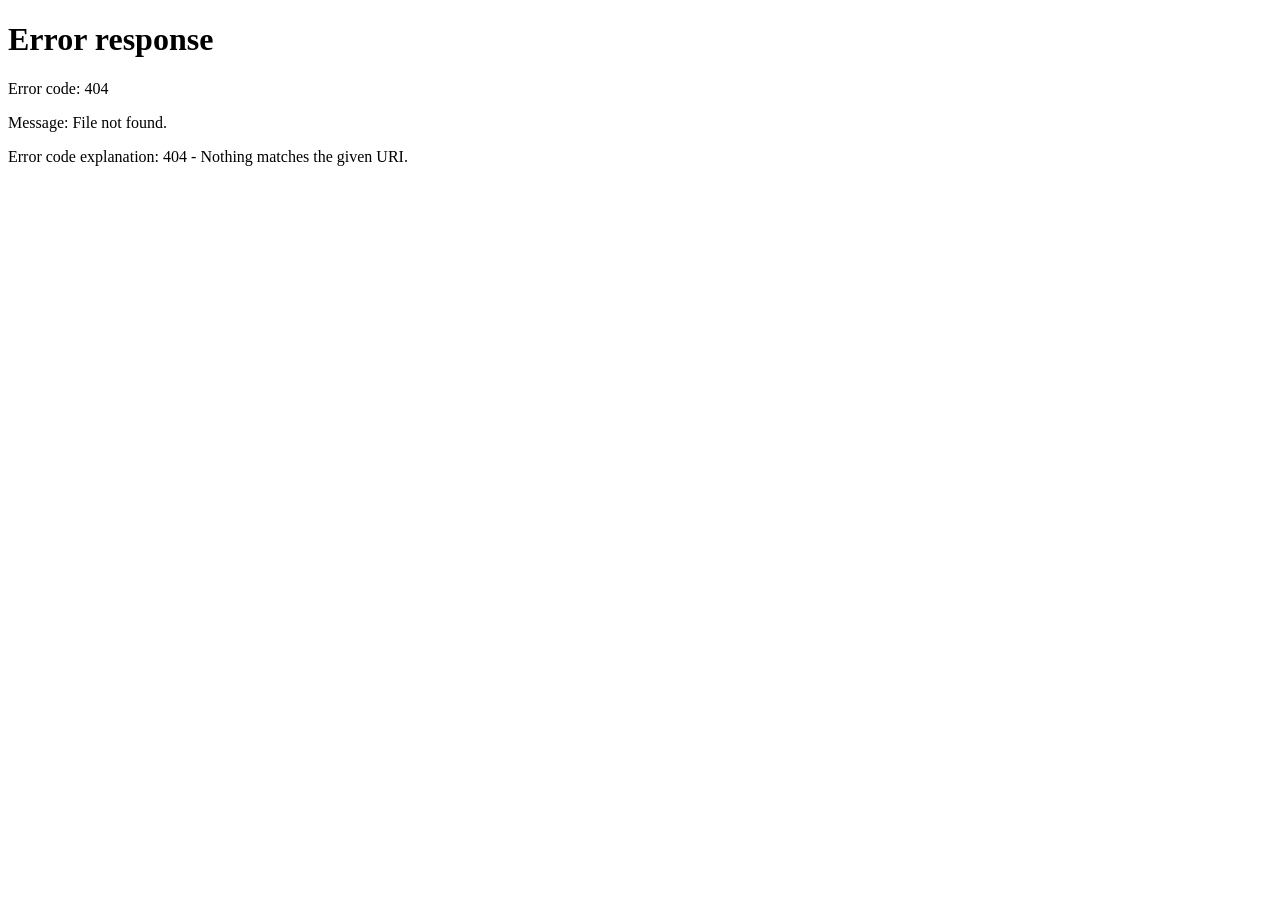
==== commit 39396399: "Final commit" ====
--- a/teacher-dashboard.html
+++ b/teacher-dashboard.html
@@ -16,6 +16,7 @@
     <link rel="stylesheet" href="https://cdnjs.cloudflare.com/ajax/libs/font-awesome/6.5.1/css/all.min.css">
     <!-- Custom Enterprise ERP CSS -->
     <link rel="stylesheet" href="teacher-dashboard.css">
+    <link rel="stylesheet" href="chatbot.css">
     <!-- Central Authentication & Route Guard -->
     <script src="auth.js"></script>
     <script>
@@ -188,7 +189,7 @@
                 <div class="welcome-bar">
                     <div>
                         <h2 class="welcome-greeting">Good morning, Prof. John</h2>
-                        <p class="welcome-subtext">You have 2 classes remaining today and 2 attendance records pending.</p>
+                        <p class="welcome-subtext" id="welcomeSubtext">You have 2 classes remaining today and 2 attendance records pending.</p>
                     </div>
                     <div class="welcome-date-badge">
                         <i class="fa-regular fa-calendar"></i>
@@ -209,8 +210,8 @@
                             <div class="stat-icon"><i class="fa-solid fa-calendar-day"></i></div>
                         </div>
                         <div>
-                            <div class="stat-number">4 Lectures</div>
-                            <p class="stat-desc">2 Completed, 2 Remaining</p>
+                            <div class="stat-number" id="statTodayClasses">4 Lectures</div>
+                            <p class="stat-desc" id="statTodayDesc">2 Completed, 2 Remaining</p>
                         </div>
                     </div>
 
@@ -233,8 +234,8 @@
                             <div class="stat-icon"><i class="fa-solid fa-clipboard-check"></i></div>
                         </div>
                         <div>
-                            <div class="stat-number">2 / 4 Classes</div>
-                            <p class="stat-desc">50% daily submission</p>
+                            <div class="stat-number" id="statAttendanceSubmitted">2 / 4 Classes</div>
+                            <p class="stat-desc" id="statAttendanceSubmittedDesc">50% daily submission</p>
                         </div>
                     </div>
 
@@ -269,8 +270,8 @@
                             <div class="stat-icon pending-icon"><i class="fa-solid fa-hourglass-half"></i></div>
                         </div>
                         <div>
-                            <div class="stat-number" style="color: var(--pending);">2 Classes</div>
-                            <p class="stat-desc">Due before 05:00 PM</p>
+                            <div class="stat-number" id="statPendingAttendance" style="color: var(--pending);">2 Classes</div>
+                            <p class="stat-desc" id="statPendingAttendanceDesc">Due before 05:00 PM</p>
                         </div>
                     </div>
 
@@ -286,7 +287,12 @@
                         <div class="dashboard-card">
                             <div class="card-title">
                                 <span><i class="fa-solid fa-calendar-week me-2"></i>Today's Schedule</span>
-                                <span class="badge" style="background-color: var(--primary-light); color: var(--primary); font-size: 11px; font-weight: 600; padding: 0.35rem 0.65rem;">4 Sessions</span>
+                                <div class="d-flex align-items-center gap-2">
+                                    <span class="badge" id="scheduleSessionBadge" style="background-color: var(--primary-light); color: var(--primary); font-size: 11px; font-weight: 600; padding: 0.35rem 0.65rem;">4 Sessions</span>
+                                    <button type="button" class="btn-outline-custom" id="editScheduleBtn" style="padding: 0.25rem 0.6rem; font-size: 11.5px; line-height: 1.2;" onclick="openEditScheduleModal()">
+                                        ✏️ Edit
+                                    </button>
+                                </div>
                             </div>
                             
                             <div class="table-responsive">
@@ -301,55 +307,8 @@
                                             <th class="text-end">Action</th>
                                         </tr>
                                     </thead>
-                                    <tbody>
-                                        <tr>
-                                            <td class="fw-semibold">09:00 AM</td>
-                                            <td class="fw-medium">Data Structures</td>
-                                            <td>SY Computer A</td>
-                                            <td>Lab 5</td>
-                                            <td><span class="status-badge status-present"><i class="fa-solid fa-circle-check"></i> Completed</span></td>
-                                            <td class="text-end">
-                                                <button class="btn-outline-custom" onclick="triggerAction('View Attendance - Data Structures')">
-                                                    <i class="fa-regular fa-eye"></i> View
-                                                </button>
-                                            </td>
-                                        </tr>
-                                        <tr>
-                                            <td class="fw-semibold">11:15 AM</td>
-                                            <td class="fw-medium">Operating Systems</td>
-                                            <td>TY IT B</td>
-                                            <td>Room 302</td>
-                                            <td><span class="status-badge status-present"><i class="fa-solid fa-circle-check"></i> Completed</span></td>
-                                            <td class="text-end">
-                                                <button class="btn-outline-custom" onclick="triggerAction('View Attendance - Operating Systems')">
-                                                    <i class="fa-regular fa-eye"></i> View
-                                                </button>
-                                            </td>
-                                        </tr>
-                                        <tr>
-                                            <td class="fw-semibold">02:00 PM</td>
-                                            <td class="fw-medium">Software Engineering</td>
-                                            <td>SY Computer A</td>
-                                            <td>Room 204</td>
-                                            <td><span class="status-badge status-inprogress"><i class="fa-solid fa-rotate"></i> Pending</span></td>
-                                            <td class="text-end">
-                                                <button class="btn-primary-custom" onclick="simulateNav('Mark Attendance')">
-                                                    <i class="fa-solid fa-clipboard-user"></i> Mark
-                                                </button>
-                                            </td>
-                                        </tr>
-                                        <tr>
-                                            <td class="fw-semibold">03:45 PM</td>
-                                            <td class="fw-medium">Machine Learning</td>
-                                            <td>Final Year CS</td>
-                                            <td>Lab 2</td>
-                                            <td><span class="status-badge status-upcoming"><i class="fa-regular fa-clock"></i> Upcoming</span></td>
-                                            <td class="text-end">
-                                                <button class="btn-outline-custom" onclick="triggerAction('Class Details - Machine Learning')">
-                                                    <i class="fa-solid fa-arrow-right"></i> Details
-                                                </button>
-                                            </td>
-                                        </tr>
+                                    <tbody id="todaysScheduleTableBody">
+                                        <!-- Populated dynamically by JS -->
                                     </tbody>
                                 </table>
                             </div>
@@ -496,42 +455,8 @@
                                                     <th class="text-end">Action</th>
                                                 </tr>
                                             </thead>
-                                            <tbody>
-                                                <tr>
-                                                    <td class="fw-semibold">101</td>
-                                                    <td class="fw-medium">Rahul Sharma</td>
-                                                    <td>SY Computer A</td>
-                                                    <td><span class="status-badge status-present">Present</span></td>
-                                                    <td class="text-end"><button class="btn-outline-custom" onclick="viewStudentDetails('Rahul Sharma', '101')">Details</button></td>
-                                                </tr>
-                                                <tr>
-                                                    <td class="fw-semibold">102</td>
-                                                    <td class="fw-medium">Amit Patil</td>
-                                                    <td>SY Computer A</td>
-                                                    <td><span class="status-badge status-absent">Absent</span></td>
-                                                    <td class="text-end"><button class="btn-outline-custom" onclick="viewStudentDetails('Amit Patil', '102')">Details</button></td>
-                                                </tr>
-                                                <tr>
-                                                    <td class="fw-semibold">103</td>
-                                                    <td class="fw-medium">Sneha Kulkarni</td>
-                                                    <td>SY Computer A</td>
-                                                    <td><span class="status-badge status-late">Late</span></td>
-                                                    <td class="text-end"><button class="btn-outline-custom" onclick="viewStudentDetails('Sneha Kulkarni', '103')">Details</button></td>
-                                                </tr>
-                                                <tr>
-                                                    <td class="fw-semibold">104</td>
-                                                    <td class="fw-medium">Vikram Singh</td>
-                                                    <td>SY Computer A</td>
-                                                    <td><span class="status-badge status-present">Present</span></td>
-                                                    <td class="text-end"><button class="btn-outline-custom" onclick="viewStudentDetails('Vikram Singh', '104')">Details</button></td>
-                                                </tr>
-                                                <tr>
-                                                    <td class="fw-semibold">105</td>
-                                                    <td class="fw-medium">Priya Joshi</td>
-                                                    <td>SY Computer A</td>
-                                                    <td><span class="status-badge status-leave">Leave</span></td>
-                                                    <td class="text-end"><button class="btn-outline-custom" onclick="viewStudentDetails('Priya Joshi', '105')">Details</button></td>
-                                                </tr>
+                                            <tbody id="recentAttendanceTableBody">
+                                                <!-- Populated dynamically by JS -->
                                             </tbody>
                                         </table>
                                     </div>
@@ -553,34 +478,12 @@
                                                     <th>Priority</th>
                                                 </tr>
                                             </thead>
-                                            <tbody>
+                                            <tbody id="requiresAttentionTableBody">
                                                 <tr>
-                                                    <td>
-                                                        <div class="fw-medium">Rohan Mehta</div>
-                                                        <div class="text-muted" style="font-size: 11px;">Attendance Below 75%</div>
+                                                    <td colspan="2" class="text-center py-4 text-muted" style="font-size: 12px;">
+                                                        <i class="fa-solid fa-circle-check text-success mb-1 d-block fs-5"></i>
+                                                        All students are in good standing!
                                                     </td>
-                                                    <td><span class="status-badge priority-high">High</span></td>
-                                                </tr>
-                                                <tr>
-                                                    <td>
-                                                        <div class="fw-medium">Neha Shinde</div>
-                                                        <div class="text-muted" style="font-size: 11px;">Absent 3 consecutive sessions</div>
-                                                    </td>
-                                                    <td><span class="status-badge priority-high">High</span></td>
-                                                </tr>
-                                                <tr>
-                                                    <td>
-                                                        <div class="fw-medium">Akash Verma</div>
-                                                        <div class="text-muted" style="font-size: 11px;">Low monthly average</div>
-                                                    </td>
-                                                    <td><span class="status-badge priority-medium">Medium</span></td>
-                                                </tr>
-                                                <tr>
-                                                    <td>
-                                                        <div class="fw-medium">Pooja Nair</div>
-                                                        <div class="text-muted" style="font-size: 11px;">Frequent late check-ins</div>
-                                                    </td>
-                                                    <td><span class="status-badge priority-low">Low</span></td>
                                                 </tr>
                                             </tbody>
                                         </table>
@@ -599,13 +502,13 @@
                         <div class="dashboard-card next-lecture-card">
                             <div class="next-lecture-header">
                                 <span class="next-lecture-label"><i class="fa-regular fa-bell me-1"></i> Next Lecture</span>
-                                <span class="status-badge status-upcoming">Scheduled</span>
-                            </div>
-                            <div class="next-lecture-subject">Software Engineering</div>
+                                <span class="status-badge status-upcoming" id="nextLectureBadge">Scheduled</span>
+                            </div>
+                            <div class="next-lecture-subject" id="nextLectureSubject">Software Engineering</div>
                             <div class="next-lecture-details">
-                                <span><i class="fa-regular fa-clock"></i> 02:00 PM – 03:00 PM</span>
-                                <span><i class="fa-solid fa-chalkboard"></i> SY Computer A</span>
-                                <span><i class="fa-solid fa-location-dot"></i> Room 204</span>
+                                <span><i class="fa-regular fa-clock"></i> <span id="nextLectureTime">02:00 PM – 03:00 PM</span></span>
+                                <span><i class="fa-solid fa-chalkboard"></i> <span id="nextLectureClass">SY Computer A</span></span>
+                                <span><i class="fa-solid fa-location-dot"></i> <span id="nextLectureRoom">Room 204</span></span>
                             </div>
                             <div class="d-flex gap-2">
                                 <button class="btn-primary-custom flex-grow-1" onclick="simulateNav('Mark Attendance')">
@@ -644,10 +547,10 @@
                                 <div class="summary-metric-group">
                                     <div class="summary-metric-header">
                                         <span>Pending Verification</span>
-                                        <span class="summary-metric-value" style="color: var(--pending);">2 Classes</span>
+                                        <span class="summary-metric-value" id="summaryPendingCount" style="color: var(--pending);">2 Classes</span>
                                     </div>
                                     <div class="metric-progress-bar">
-                                        <div class="metric-progress-fill pending" style="width: 50%;"></div>
+                                        <div class="metric-progress-fill pending" id="summaryPendingBar" style="width: 50%;"></div>
                                     </div>
                                 </div>
                             </div>
@@ -700,44 +603,10 @@
                                 <span><i class="fa-brands fa-whatsapp me-2"></i>Parent Notification Status</span>
                             </div>
                             
-                            <div class="notification-status-list">
-                                <div class="notification-status-item">
-                                    <div class="notification-left">
-                                        <div class="notification-indicator success">
-                                            <i class="fa-solid fa-check"></i>
-                                        </div>
-                                        <div class="notification-details">
-                                            <span class="notification-student">Rahul Sharma</span>
-                                            <span class="notification-meta">Operating Systems &bull; 10:05 AM</span>
-                                        </div>
-                                    </div>
-                                    <span class="status-badge status-present">WhatsApp</span>
-                                </div>
-
-                                <div class="notification-status-item">
-                                    <div class="notification-left">
-                                        <div class="notification-indicator pending">
-                                            <i class="fa-solid fa-exclamation"></i>
-                                        </div>
-                                        <div class="notification-details">
-                                            <span class="notification-student">Amit Patil</span>
-                                            <span class="notification-meta">Contact info missing</span>
-                                        </div>
-                                    </div>
-                                    <span class="status-badge status-absent">Pending</span>
-                                </div>
-
-                                <div class="notification-status-item">
-                                    <div class="notification-left">
-                                        <div class="notification-indicator success">
-                                            <i class="fa-solid fa-check"></i>
-                                        </div>
-                                        <div class="notification-details">
-                                            <span class="notification-student">Sneha Kulkarni</span>
-                                            <span class="notification-meta">Operating Systems &bull; 11:20 AM</span>
-                                        </div>
-                                    </div>
-                                    <span class="status-badge status-present">SMS</span>
+                            <div class="notification-status-list" id="parentNotificationStatusList">
+                                <div class="p-3 text-center text-muted" style="font-size: 12px;">
+                                    <i class="fa-brands fa-whatsapp mb-1 d-block fs-5" style="opacity: 0.5;"></i>
+                                    No parent notification logs yet.
                                 </div>
                             </div>
                         </div>
@@ -751,9 +620,16 @@
             <!-- --- Other SPA Sections --- -->
             <div id="section-MyClasses" class="spa-section">
                 <div class="dashboard-card">
-                    <div class="card-title">
+                    <div class="card-title d-flex justify-content-between align-items-center">
                         <span><i class="fa-solid fa-chalkboard-user me-2"></i>My Classes</span>
-                        <span class="badge" style="background-color: var(--primary-light); color: var(--primary); font-size: 11px;">Assigned Subjects</span>
+                        <div class="d-flex gap-2">
+                            <button class="btn-primary-custom" data-bs-toggle="modal" data-bs-target="#createClassModal" style="font-size: 12px; padding: 0.35rem 0.75rem;">
+                                <i class="fa-solid fa-plus me-1"></i> Create Class
+                            </button>
+                            <button class="btn-outline-custom" data-bs-toggle="modal" data-bs-target="#addStudentModal" style="font-size: 12px; padding: 0.35rem 0.75rem;">
+                                <i class="fa-solid fa-user-plus me-1"></i> Add Student
+                            </button>
+                        </div>
                     </div>
                     <div class="table-responsive">
                         <table class="custom-table" id="myClassesTable">
@@ -818,7 +694,7 @@
                             </table>
                         </div>
                         <div class="mt-3 text-end">
-                            <button class="btn-primary-custom" onclick="submitAttendance()" style="padding: 0.5rem 1.25rem;">
+                            <button class="btn-primary-custom" onclick="submitAttendance(this)" style="padding: 0.5rem 1.25rem;">
                                 <i class="fa-solid fa-paper-plane me-1"></i> Submit Attendance Record
                             </button>
                         </div>
@@ -1004,9 +880,146 @@
         </div>
     </div>
 
+    <!-- Create Class Modal -->
+    <div class="modal fade" id="createClassModal" tabindex="-1" aria-labelledby="createClassModalLabel" aria-hidden="true">
+        <div class="modal-dialog modal-dialog-centered">
+            <div class="modal-content">
+                <div class="modal-header">
+                    <h5 class="modal-title fw-semibold" id="createClassModalLabel" style="font-size: 1rem;">Create New Class Workspace</h5>
+                    <button type="button" class="btn-close" data-bs-dismiss="modal" aria-label="Close"></button>
+                </div>
+                <form id="createClassForm" onsubmit="submitCreateClass(event)">
+                    <div class="modal-body p-3">
+                        <div class="mb-3">
+                            <label class="form-label fw-medium text-secondary" style="font-size: 12px;">Class / Batch Name *</label>
+                            <input type="text" class="form-control form-control-sm" id="createClassName" placeholder="e.g. SY Computer A" required>
+                        </div>
+                        <div class="mb-3">
+                            <label class="form-label fw-medium text-secondary" style="font-size: 12px;">Subject Name *</label>
+                            <input type="text" class="form-control form-control-sm" id="createSubjectName" placeholder="e.g. Data Structures" required>
+                        </div>
+                        <div class="row g-2 mb-3">
+                            <div class="col-6">
+                                <label class="form-label fw-medium text-secondary" style="font-size: 12px;">Subject Code</label>
+                                <input type="text" class="form-control form-control-sm" id="createSubjectCode" placeholder="e.g. CS201">
+                            </div>
+                            <div class="col-6">
+                                <label class="form-label fw-medium text-secondary" style="font-size: 12px;">Semester</label>
+                                <input type="number" class="form-control form-control-sm" id="createSemester" value="3" min="1" max="8">
+                            </div>
+                        </div>
+                    </div>
+                    <div class="modal-footer">
+                        <button type="button" class="btn btn-outline-secondary btn-sm" data-bs-dismiss="modal">Cancel</button>
+                        <button type="submit" class="btn-primary-custom" style="padding: 0.4rem 1rem; font-size: 13px;">Create Class</button>
+                    </div>
+                </form>
+            </div>
+        </div>
+    </div>
+
+    <!-- Add Student Modal -->
+    <div class="modal fade" id="addStudentModal" tabindex="-1" aria-labelledby="addStudentModalLabel" aria-hidden="true">
+        <div class="modal-dialog modal-dialog-centered">
+            <div class="modal-content">
+                <div class="modal-header">
+                    <h5 class="modal-title fw-semibold" id="addStudentModalLabel" style="font-size: 1rem;">Add Student to Class</h5>
+                    <button type="button" class="btn-close" data-bs-dismiss="modal" aria-label="Close"></button>
+                </div>
+                <form id="addStudentForm" onsubmit="submitAddStudent(event)">
+                    <div class="modal-body p-3">
+                        <div class="mb-3">
+                            <label class="form-label fw-medium text-secondary" style="font-size: 12px;">Select Target Class *</label>
+                            <select class="form-select form-select-sm" id="addStudentClassSelect" required>
+                                <option value="">Select a class...</option>
+                            </select>
+                        </div>
+                        <div class="row g-2 mb-3">
+                            <div class="col-4">
+                                <label class="form-label fw-medium text-secondary" style="font-size: 12px;">Roll No *</label>
+                                <input type="text" class="form-control form-control-sm" id="addStudentRoll" placeholder="101" required>
+                            </div>
+                            <div class="col-8">
+                                <label class="form-label fw-medium text-secondary" style="font-size: 12px;">Student Full Name *</label>
+                                <input type="text" class="form-control form-control-sm" id="addStudentName" placeholder="e.g. Rahul Sharma" required>
+                            </div>
+                        </div>
+                        <div class="mb-3">
+                            <label class="form-label fw-medium text-secondary" style="font-size: 12px;">Student Email</label>
+                            <input type="email" class="form-control form-control-sm" id="addStudentEmail" placeholder="student@college.edu">
+                        </div>
+                        <div class="row g-2 mb-3">
+                            <div class="col-6">
+                                <label class="form-label fw-medium text-secondary" style="font-size: 12px;">Parent Name</label>
+                                <input type="text" class="form-control form-control-sm" id="addStudentParentName" placeholder="e.g. Ramesh Sharma">
+                            </div>
+                            <div class="col-6">
+                                <label class="form-label fw-medium text-secondary" style="font-size: 12px;">Parent Contact Phone</label>
+                                <input type="tel" class="form-control form-control-sm" id="addStudentParentPhone" placeholder="+91 98765 43210">
+                            </div>
+                        </div>
+                    </div>
+                    <div class="modal-footer">
+                        <button type="button" class="btn btn-outline-secondary btn-sm" data-bs-dismiss="modal">Cancel</button>
+                        <button type="submit" class="btn-primary-custom" style="padding: 0.4rem 1rem; font-size: 13px;">Add Student</button>
+                    </div>
+                </form>
+            </div>
+        </div>
+    </div>
+
+    <!-- Edit Today's Classes Modal -->
+    <div class="modal fade" id="editScheduleModal" tabindex="-1" aria-labelledby="editScheduleModalLabel" aria-hidden="true">
+        <div class="modal-dialog modal-dialog-centered modal-lg">
+            <div class="modal-content">
+                <div class="modal-header d-flex justify-content-between align-items-center">
+                    <h5 class="modal-title fw-semibold d-flex align-items-center" id="editScheduleModalLabel" style="font-size: 1rem; color: var(--text-primary);">
+                        <i class="fa-solid fa-calendar-days me-2" style="color: var(--primary);"></i> Edit Today's Classes
+                    </h5>
+                    <button type="button" class="btn-close" data-bs-dismiss="modal" aria-label="Close"></button>
+                </div>
+                <div class="modal-body p-3">
+                    <div class="d-flex justify-content-between align-items-center mb-2">
+                        <span class="text-secondary" style="font-size: 12px;">Modify today's timetable sessions, assign divisions, or adjust timings and rooms.</span>
+                        <span class="badge" id="modalSessionBadge" style="background-color: var(--primary-light); color: var(--primary); font-size: 11px;">4 Sessions</span>
+                    </div>
+                    <div class="table-responsive">
+                        <table class="custom-table edit-schedule-table" id="editScheduleTable">
+                            <thead>
+                                <tr>
+                                    <th style="width: 125px;">Time</th>
+                                    <th>Subject</th>
+                                    <th style="width: 165px;">Class / Division</th>
+                                    <th style="width: 120px;">Room</th>
+                                    <th style="width: 135px;">Status</th>
+                                    <th style="width: 45px;" class="text-center">Action</th>
+                                </tr>
+                            </thead>
+                            <tbody id="editScheduleModalTbody">
+                                <!-- Populated dynamically by JS -->
+                            </tbody>
+                        </table>
+                    </div>
+                    <div class="mt-2 pt-1">
+                        <button type="button" class="btn-outline-custom" id="addScheduleRowBtn" onclick="addScheduleModalRow()">
+                            <i class="fa-solid fa-plus me-1"></i> Add Class
+                        </button>
+                    </div>
+                </div>
+                <div class="modal-footer">
+                    <button type="button" class="btn btn-outline-secondary" data-bs-dismiss="modal" style="font-size: 0.8rem; padding: 0.4rem 0.85rem;">Cancel</button>
+                    <button type="button" class="btn-primary-custom" onclick="saveScheduleChanges()" style="font-size: 0.8rem; padding: 0.45rem 1.1rem;">
+                        <i class="fa-solid fa-check me-1"></i> Save Changes
+                    </button>
+                </div>
+            </div>
+        </div>
+    </div>
+
     <!-- Bootstrap 5 JS Bundle with Popper -->
     <script src="https://cdn.jsdelivr.net/npm/bootstrap@5.3.3/dist/js/bootstrap.bundle.min.js"></script>
     <!-- Custom JavaScript -->
     <script src="teacher-dashboard.js"></script>
+    <script src="chatbot.js"></script>
 </body>
 </html>
--- a/teacher-dashboard.css
+++ b/teacher-dashboard.css
@@ -1311,6 +1311,72 @@
     padding: 0.85rem 1.25rem;
 }
 
+/* --- Edit Schedule Modal Styling --- */
+#editScheduleModal .modal-content {
+    background-color: var(--bg-card) !important;
+    border: 1px solid var(--border-color) !important;
+    border-radius: var(--radius-md) !important;
+}
+
+#editScheduleModal .edit-schedule-table td {
+    padding: 0.4rem 0.45rem;
+    vertical-align: middle;
+}
+
+#editScheduleModal .form-control,
+#editScheduleModal .form-select {
+    background-color: var(--input-bg);
+    color: var(--text-primary);
+    border: 1px solid var(--border-color);
+    font-size: 0.8rem;
+    padding: 0.32rem 0.55rem;
+    border-radius: var(--radius-sm);
+    transition: border-color 0.15s ease, box-shadow 0.15s ease;
+}
+
+#editScheduleModal .form-control:focus,
+#editScheduleModal .form-select:focus {
+    border-color: var(--primary);
+    box-shadow: 0 0 0 2px var(--primary-focus);
+    background-color: var(--input-bg);
+    color: var(--text-primary);
+}
+
+#editScheduleModal .form-select option {
+    background-color: var(--bg-card);
+    color: var(--text-primary);
+}
+
+.btn-schedule-delete {
+    background: transparent;
+    border: none;
+    color: var(--absent);
+    width: 32px;
+    height: 32px;
+    border-radius: var(--radius-sm);
+    display: inline-flex;
+    align-items: center;
+    justify-content: center;
+    font-size: 0.85rem;
+    transition: all 0.15s ease;
+    cursor: pointer;
+}
+
+.btn-schedule-delete:hover {
+    background-color: var(--absent-light);
+    color: var(--absent);
+}
+
+#editScheduleBtn {
+    transition: all 0.18s ease;
+}
+
+#editScheduleBtn:hover {
+    background-color: var(--primary-light);
+    border-color: var(--primary);
+    color: var(--primary);
+}
+
 /* --- Mobile Sidebar Backdrop --- */
 .sidebar-backdrop {
     display: none;
@@ -1384,3 +1450,61 @@
         text-align: center;
     }
 }
+
+/* ==========================================================================
+   Real-World UI Loading States: Skeleton Shimmer & Spinner Animations
+   ========================================================================== */
+
+@keyframes shimmerPulse {
+    0% {
+        background-position: -200px 0;
+    }
+    100% {
+        background-position: calc(200px + 100%) 0;
+    }
+}
+
+.skeleton-box {
+    display: inline-block;
+    height: 1rem;
+    width: 100%;
+    background: linear-gradient(90deg, var(--border-color) 0%, var(--bg-hover) 50%, var(--border-color) 100%);
+    background-size: 200px 100%;
+    animation: shimmerPulse 1.5s infinite linear;
+    border-radius: var(--radius-sm);
+}
+
+.skeleton-text-sm { height: 12px; }
+.skeleton-text-md { height: 16px; }
+.skeleton-text-lg { height: 24px; }
+.skeleton-btn { height: 32px; width: 90px; border-radius: var(--radius-md); }
+
+.spinner-loading-wrapper {
+    display: flex;
+    flex-direction: column;
+    align-items: center;
+    justify-content: center;
+    padding: 2.5rem 1rem;
+    color: var(--text-secondary);
+    gap: 0.75rem;
+}
+
+.spinner-loading-icon {
+    font-size: 1.8rem;
+    color: var(--primary);
+    animation: spin 1s infinite linear;
+}
+
+@keyframes spin {
+    0% { transform: rotate(0deg); }
+    100% { transform: rotate(360deg); }
+}
+
+/* Submitting Attendance Button State */
+.btn-primary-custom:disabled,
+.btn-primary-custom.btn-submitting {
+    opacity: 0.75;
+    cursor: not-allowed;
+    pointer-events: none;
+}
+
--- a/chatbot.css
+++ b/chatbot.css
@@ -0,0 +1,555 @@
+/* ==========================================================================
+   Attendance Assistant Chatbot — Widget Stylesheet
+   Uses existing CSS custom properties from teacher-dashboard.css
+   Supports both light and dark modes seamlessly.
+   ========================================================================== */
+
+/* --- Floating Chatbot Toggle Button --- */
+.chatbot-toggle-btn {
+    position: fixed;
+    bottom: 28px;
+    right: 28px;
+    width: 56px;
+    height: 56px;
+    border-radius: 50%;
+    border: none;
+    background: linear-gradient(135deg, var(--primary) 0%, var(--accent-teal) 100%);
+    color: #FFFFFF;
+    font-size: 1.45rem;
+    cursor: pointer;
+    box-shadow: 0 6px 20px rgba(15, 76, 92, 0.35);
+    display: flex;
+    align-items: center;
+    justify-content: center;
+    z-index: 9998;
+    transition: transform 0.25s cubic-bezier(0.4, 0, 0.2, 1),
+                box-shadow 0.25s ease,
+                background 0.3s ease;
+}
+
+.chatbot-toggle-btn:hover {
+    transform: scale(1.08);
+    box-shadow: 0 8px 28px rgba(15, 76, 92, 0.45);
+}
+
+.chatbot-toggle-btn:active {
+    transform: scale(0.95);
+}
+
+.chatbot-toggle-btn .chatbot-icon-open,
+.chatbot-toggle-btn .chatbot-icon-close {
+    position: absolute;
+    transition: opacity 0.25s ease, transform 0.25s ease;
+}
+
+.chatbot-toggle-btn .chatbot-icon-close {
+    opacity: 0;
+    transform: rotate(-90deg);
+}
+
+.chatbot-toggle-btn.active .chatbot-icon-open {
+    opacity: 0;
+    transform: rotate(90deg);
+}
+
+.chatbot-toggle-btn.active .chatbot-icon-close {
+    opacity: 1;
+    transform: rotate(0deg);
+}
+
+/* Subtle pulse animation for the button when idle */
+@keyframes chatbotPulse {
+    0%, 100% { box-shadow: 0 6px 20px rgba(15, 76, 92, 0.35); }
+    50% { box-shadow: 0 6px 28px rgba(15, 76, 92, 0.55), 0 0 0 8px rgba(15, 76, 92, 0.08); }
+}
+
+.chatbot-toggle-btn:not(.active) {
+    animation: chatbotPulse 3s ease-in-out infinite;
+}
+
+.chatbot-toggle-btn:hover:not(.active) {
+    animation: none;
+}
+
+
+/* --- Chat Window Container --- */
+.chatbot-window {
+    position: fixed;
+    bottom: 100px;
+    right: 28px;
+    width: 400px;
+    max-height: 540px;
+    background-color: var(--bg-card);
+    border: 1px solid var(--border-color);
+    border-radius: 16px;
+    box-shadow: 0 16px 48px rgba(16, 24, 40, 0.15), 0 4px 12px rgba(16, 24, 40, 0.08);
+    display: flex;
+    flex-direction: column;
+    z-index: 9999;
+    overflow: hidden;
+    opacity: 0;
+    transform: translateY(20px) scale(0.95);
+    pointer-events: none;
+    transition: opacity 0.3s cubic-bezier(0.4, 0, 0.2, 1),
+                transform 0.3s cubic-bezier(0.4, 0, 0.2, 1),
+                box-shadow 0.3s ease;
+}
+
+.chatbot-window.open {
+    opacity: 1;
+    transform: translateY(0) scale(1);
+    pointer-events: all;
+}
+
+[data-bs-theme="dark"] .chatbot-window {
+    box-shadow: 0 16px 48px rgba(0, 0, 0, 0.5), 0 4px 12px rgba(0, 0, 0, 0.3);
+}
+
+
+/* --- Chat Header --- */
+.chatbot-header {
+    display: flex;
+    align-items: center;
+    justify-content: space-between;
+    padding: 14px 18px;
+    background: linear-gradient(135deg, var(--primary) 0%, var(--accent-teal) 100%);
+    color: #FFFFFF;
+    flex-shrink: 0;
+}
+
+.chatbot-header-left {
+    display: flex;
+    align-items: center;
+    gap: 10px;
+}
+
+.chatbot-header-icon {
+    width: 34px;
+    height: 34px;
+    background: rgba(255, 255, 255, 0.2);
+    border-radius: 10px;
+    display: flex;
+    align-items: center;
+    justify-content: center;
+    font-size: 1rem;
+    backdrop-filter: blur(4px);
+}
+
+.chatbot-header-title {
+    font-size: 0.92rem;
+    font-weight: 600;
+    letter-spacing: -0.1px;
+}
+
+.chatbot-header-subtitle {
+    font-size: 0.7rem;
+    opacity: 0.85;
+    font-weight: 400;
+}
+
+.chatbot-header-actions {
+    display: flex;
+    align-items: center;
+    gap: 4px;
+}
+
+.chatbot-header-btn {
+    width: 30px;
+    height: 30px;
+    border: none;
+    background: rgba(255, 255, 255, 0.15);
+    color: #FFFFFF;
+    border-radius: 8px;
+    cursor: pointer;
+    display: flex;
+    align-items: center;
+    justify-content: center;
+    font-size: 0.8rem;
+    transition: background 0.2s ease;
+}
+
+.chatbot-header-btn:hover {
+    background: rgba(255, 255, 255, 0.3);
+}
+
+
+/* --- Chat Messages Area --- */
+.chatbot-messages {
+    flex: 1;
+    overflow-y: auto;
+    padding: 16px 16px 8px;
+    display: flex;
+    flex-direction: column;
+    gap: 12px;
+    min-height: 0;
+    scroll-behavior: smooth;
+}
+
+/* Custom scrollbar for messages */
+.chatbot-messages::-webkit-scrollbar {
+    width: 4px;
+}
+
+.chatbot-messages::-webkit-scrollbar-track {
+    background: transparent;
+}
+
+.chatbot-messages::-webkit-scrollbar-thumb {
+    background: var(--border-color);
+    border-radius: 4px;
+}
+
+
+/* --- Chat Message Bubbles --- */
+.chatbot-msg {
+    display: flex;
+    flex-direction: column;
+    max-width: 88%;
+    animation: chatMsgFadeIn 0.3s ease-out;
+}
+
+@keyframes chatMsgFadeIn {
+    from {
+        opacity: 0;
+        transform: translateY(8px);
+    }
+    to {
+        opacity: 1;
+        transform: translateY(0);
+    }
+}
+
+/* User message (right-aligned) */
+.chatbot-msg.user {
+    align-self: flex-end;
+}
+
+.chatbot-msg.user .chatbot-msg-bubble {
+    background: linear-gradient(135deg, var(--primary) 0%, var(--accent-teal) 100%);
+    color: #FFFFFF;
+    border-radius: 14px 14px 4px 14px;
+    padding: 10px 14px;
+    font-size: 0.825rem;
+    line-height: 1.5;
+    word-wrap: break-word;
+}
+
+/* Bot message (left-aligned) */
+.chatbot-msg.bot {
+    align-self: flex-start;
+}
+
+.chatbot-msg.bot .chatbot-msg-bubble {
+    background-color: var(--bg-hover);
+    color: var(--text-primary);
+    border-radius: 14px 14px 14px 4px;
+    padding: 10px 14px;
+    font-size: 0.825rem;
+    line-height: 1.55;
+    word-wrap: break-word;
+    border: 1px solid var(--border-subtle);
+}
+
+/* Bold text in messages */
+.chatbot-msg-bubble strong,
+.chatbot-msg-bubble b {
+    font-weight: 600;
+}
+
+/* Italics in messages */
+.chatbot-msg-bubble em,
+.chatbot-msg-bubble i:not(.fa-solid):not(.fa-regular):not(.fa-brands) {
+    font-style: italic;
+    opacity: 0.8;
+}
+
+/* Message timestamp */
+.chatbot-msg-time {
+    font-size: 0.65rem;
+    color: var(--text-muted);
+    margin-top: 4px;
+    padding: 0 4px;
+}
+
+.chatbot-msg.user .chatbot-msg-time {
+    text-align: right;
+}
+
+
+/* --- Tables inside Bot Messages --- */
+.chatbot-table {
+    width: 100%;
+    border-collapse: separate;
+    border-spacing: 0;
+    margin-top: 8px;
+    font-size: 0.75rem;
+    border: 1px solid var(--border-color);
+    border-radius: 8px;
+    overflow: hidden;
+}
+
+.chatbot-table th {
+    background-color: var(--bg-app);
+    color: var(--text-secondary);
+    font-weight: 600;
+    font-size: 0.7rem;
+    text-transform: uppercase;
+    letter-spacing: 0.3px;
+    padding: 8px 10px;
+    border-bottom: 1px solid var(--border-color);
+    text-align: left;
+    white-space: nowrap;
+}
+
+.chatbot-table td {
+    padding: 7px 10px;
+    color: var(--text-primary);
+    border-bottom: 1px solid var(--border-subtle);
+    font-size: 0.75rem;
+}
+
+.chatbot-table tbody tr:last-child td {
+    border-bottom: none;
+}
+
+.chatbot-table tbody tr:hover td {
+    background-color: var(--primary-light);
+}
+
+/* Status badges inside tables */
+.cb-status-absent {
+    display: inline-block;
+    padding: 2px 8px;
+    border-radius: 4px;
+    font-weight: 600;
+    font-size: 0.7rem;
+    background-color: var(--absent-light);
+    color: var(--absent);
+}
+
+.cb-status-present {
+    display: inline-block;
+    padding: 2px 8px;
+    border-radius: 4px;
+    font-weight: 600;
+    font-size: 0.7rem;
+    background-color: var(--present-light);
+    color: var(--present);
+}
+
+.cb-status-late {
+    display: inline-block;
+    padding: 2px 8px;
+    border-radius: 4px;
+    font-weight: 600;
+    font-size: 0.7rem;
+    background-color: var(--pending-light);
+    color: var(--pending);
+}
+
+
+/* --- Typing Indicator --- */
+.chatbot-typing {
+    display: none;
+    align-self: flex-start;
+    padding: 10px 16px;
+    background-color: var(--bg-hover);
+    border: 1px solid var(--border-subtle);
+    border-radius: 14px 14px 14px 4px;
+    max-width: 80px;
+}
+
+.chatbot-typing.visible {
+    display: flex;
+}
+
+.chatbot-typing-dots {
+    display: flex;
+    align-items: center;
+    gap: 4px;
+}
+
+.chatbot-typing-dots span {
+    width: 7px;
+    height: 7px;
+    background-color: var(--text-muted);
+    border-radius: 50%;
+    animation: chatTypingBounce 1.4s infinite ease-in-out;
+}
+
+.chatbot-typing-dots span:nth-child(1) { animation-delay: 0s; }
+.chatbot-typing-dots span:nth-child(2) { animation-delay: 0.2s; }
+.chatbot-typing-dots span:nth-child(3) { animation-delay: 0.4s; }
+
+@keyframes chatTypingBounce {
+    0%, 80%, 100% {
+        transform: scale(0.6);
+        opacity: 0.4;
+    }
+    40% {
+        transform: scale(1);
+        opacity: 1;
+    }
+}
+
+
+/* --- Chat Input Area --- */
+.chatbot-input-area {
+    display: flex;
+    align-items: center;
+    gap: 8px;
+    padding: 12px 14px;
+    border-top: 1px solid var(--border-color);
+    background-color: var(--bg-card);
+    flex-shrink: 0;
+}
+
+.chatbot-input {
+    flex: 1;
+    padding: 10px 14px;
+    border: 1px solid var(--border-color);
+    border-radius: 10px;
+    background-color: var(--input-bg);
+    color: var(--text-primary);
+    font-size: 0.825rem;
+    font-family: inherit;
+    outline: none;
+    resize: none;
+    min-height: 40px;
+    max-height: 80px;
+    line-height: 1.4;
+    transition: border-color 0.2s ease, box-shadow 0.2s ease;
+}
+
+.chatbot-input::placeholder {
+    color: var(--text-muted);
+}
+
+.chatbot-input:focus {
+    border-color: var(--primary);
+    box-shadow: 0 0 0 3px var(--primary-focus);
+    background-color: var(--bg-card);
+}
+
+.chatbot-send-btn {
+    width: 40px;
+    height: 40px;
+    border: none;
+    border-radius: 10px;
+    background: linear-gradient(135deg, var(--primary) 0%, var(--accent-teal) 100%);
+    color: #FFFFFF;
+    cursor: pointer;
+    display: flex;
+    align-items: center;
+    justify-content: center;
+    font-size: 0.95rem;
+    flex-shrink: 0;
+    transition: transform 0.15s ease, opacity 0.15s ease;
+}
+
+.chatbot-send-btn:hover {
+    transform: scale(1.05);
+}
+
+.chatbot-send-btn:active {
+    transform: scale(0.92);
+}
+
+.chatbot-send-btn:disabled {
+    opacity: 0.5;
+    cursor: not-allowed;
+    transform: none;
+}
+
+
+/* --- Quick Action Suggestion Chips --- */
+.chatbot-suggestions {
+    display: flex;
+    flex-wrap: wrap;
+    gap: 6px;
+    padding: 8px 16px 4px;
+}
+
+.chatbot-suggestion-chip {
+    padding: 5px 12px;
+    font-size: 0.72rem;
+    font-weight: 500;
+    font-family: inherit;
+    color: var(--primary);
+    background-color: var(--primary-light);
+    border: 1px solid transparent;
+    border-radius: 20px;
+    cursor: pointer;
+    transition: all 0.2s ease;
+    white-space: nowrap;
+}
+
+.chatbot-suggestion-chip:hover {
+    background-color: var(--primary-focus);
+    border-color: var(--primary);
+}
+
+
+/* --- Welcome Message Styling --- */
+.chatbot-welcome {
+    text-align: center;
+    padding: 20px 16px 8px;
+    color: var(--text-secondary);
+}
+
+.chatbot-welcome-icon {
+    width: 48px;
+    height: 48px;
+    margin: 0 auto 10px;
+    background: linear-gradient(135deg, var(--primary-light) 0%, var(--accent-light) 100%);
+    border-radius: 14px;
+    display: flex;
+    align-items: center;
+    justify-content: center;
+    font-size: 1.3rem;
+    color: var(--primary);
+}
+
+.chatbot-welcome h4 {
+    font-size: 0.9rem;
+    font-weight: 600;
+    color: var(--text-primary);
+    margin-bottom: 4px;
+}
+
+.chatbot-welcome p {
+    font-size: 0.78rem;
+    line-height: 1.5;
+    margin: 0;
+}
+
+
+/* --- Responsive: Full-width on small screens --- */
+@media (max-width: 480px) {
+    .chatbot-window {
+        right: 0;
+        bottom: 0;
+        width: 100%;
+        max-height: 100vh;
+        height: 100vh;
+        border-radius: 0;
+    }
+
+    .chatbot-toggle-btn {
+        bottom: 16px;
+        right: 16px;
+        width: 50px;
+        height: 50px;
+        font-size: 1.25rem;
+    }
+}
+
+@media (max-width: 768px) and (min-width: 481px) {
+    .chatbot-window {
+        right: 12px;
+        bottom: 80px;
+        width: calc(100vw - 24px);
+        max-width: 400px;
+        max-height: 70vh;
+    }
+}
